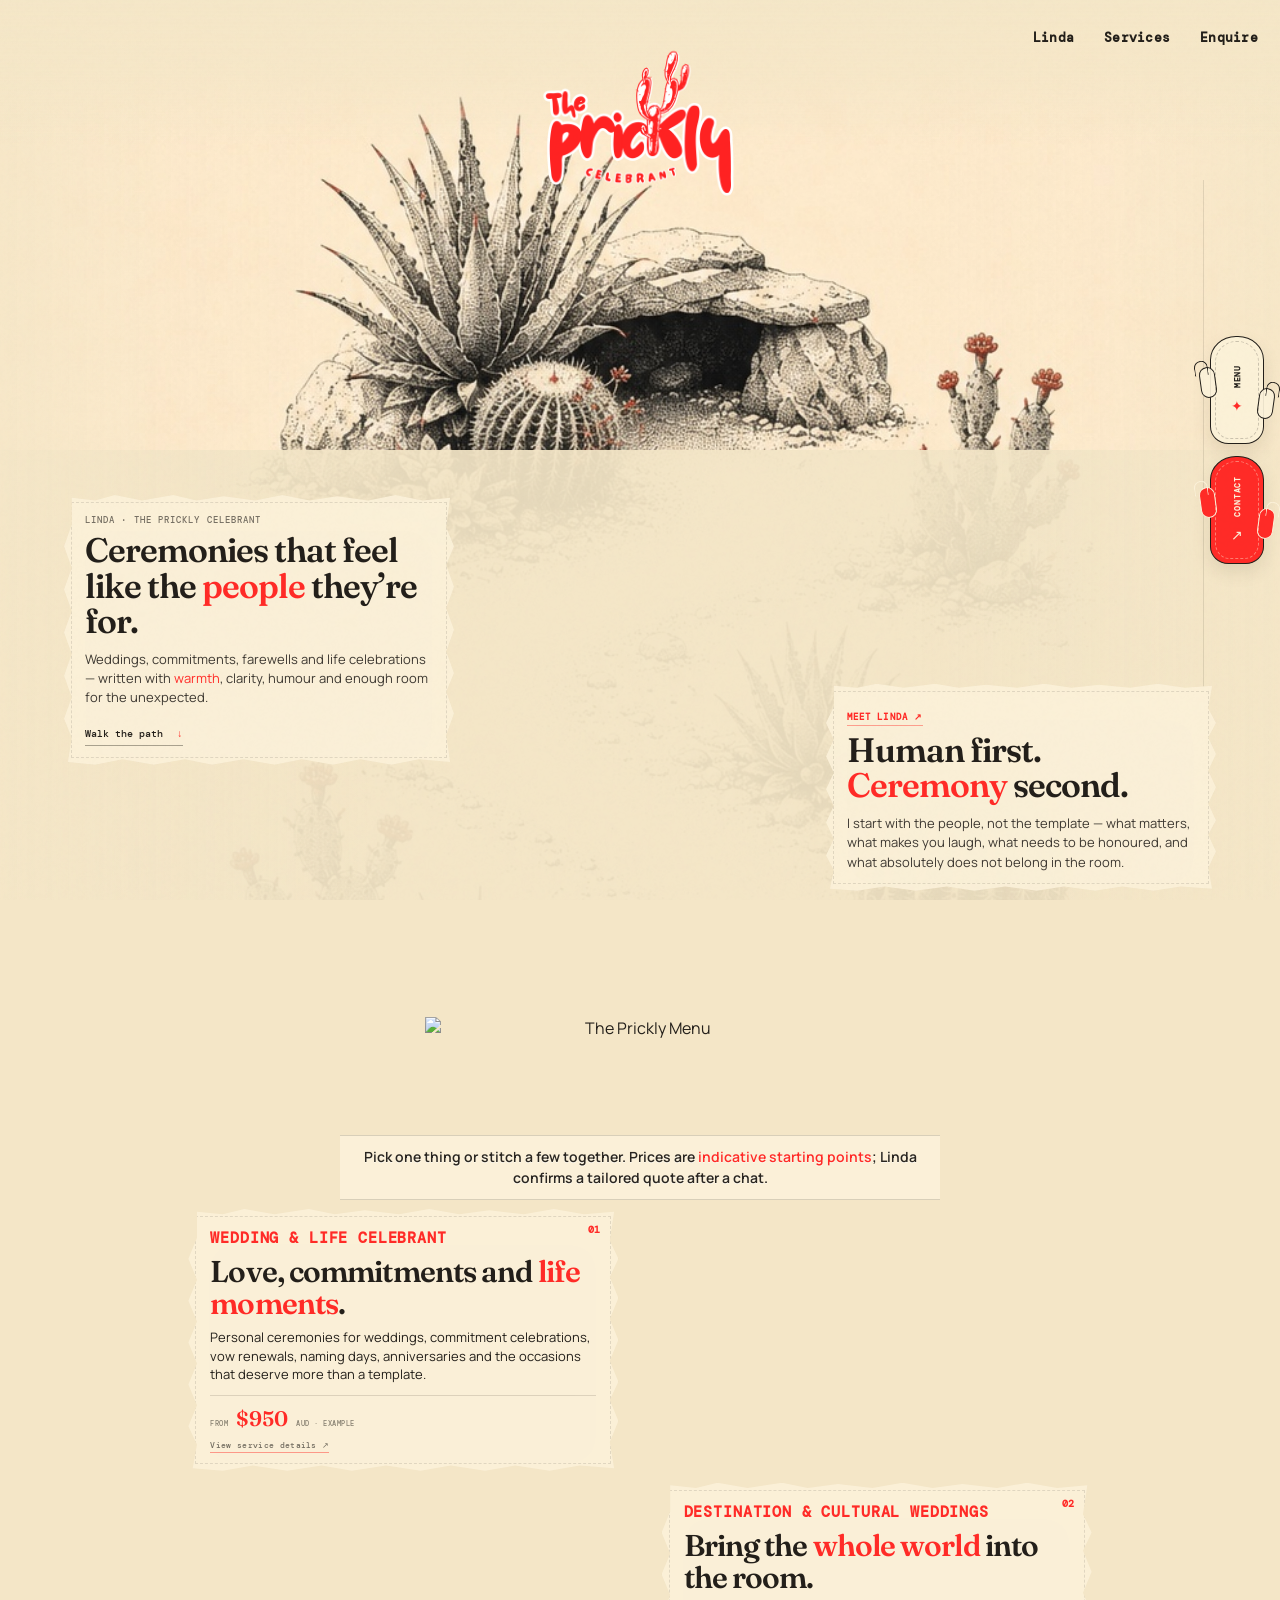
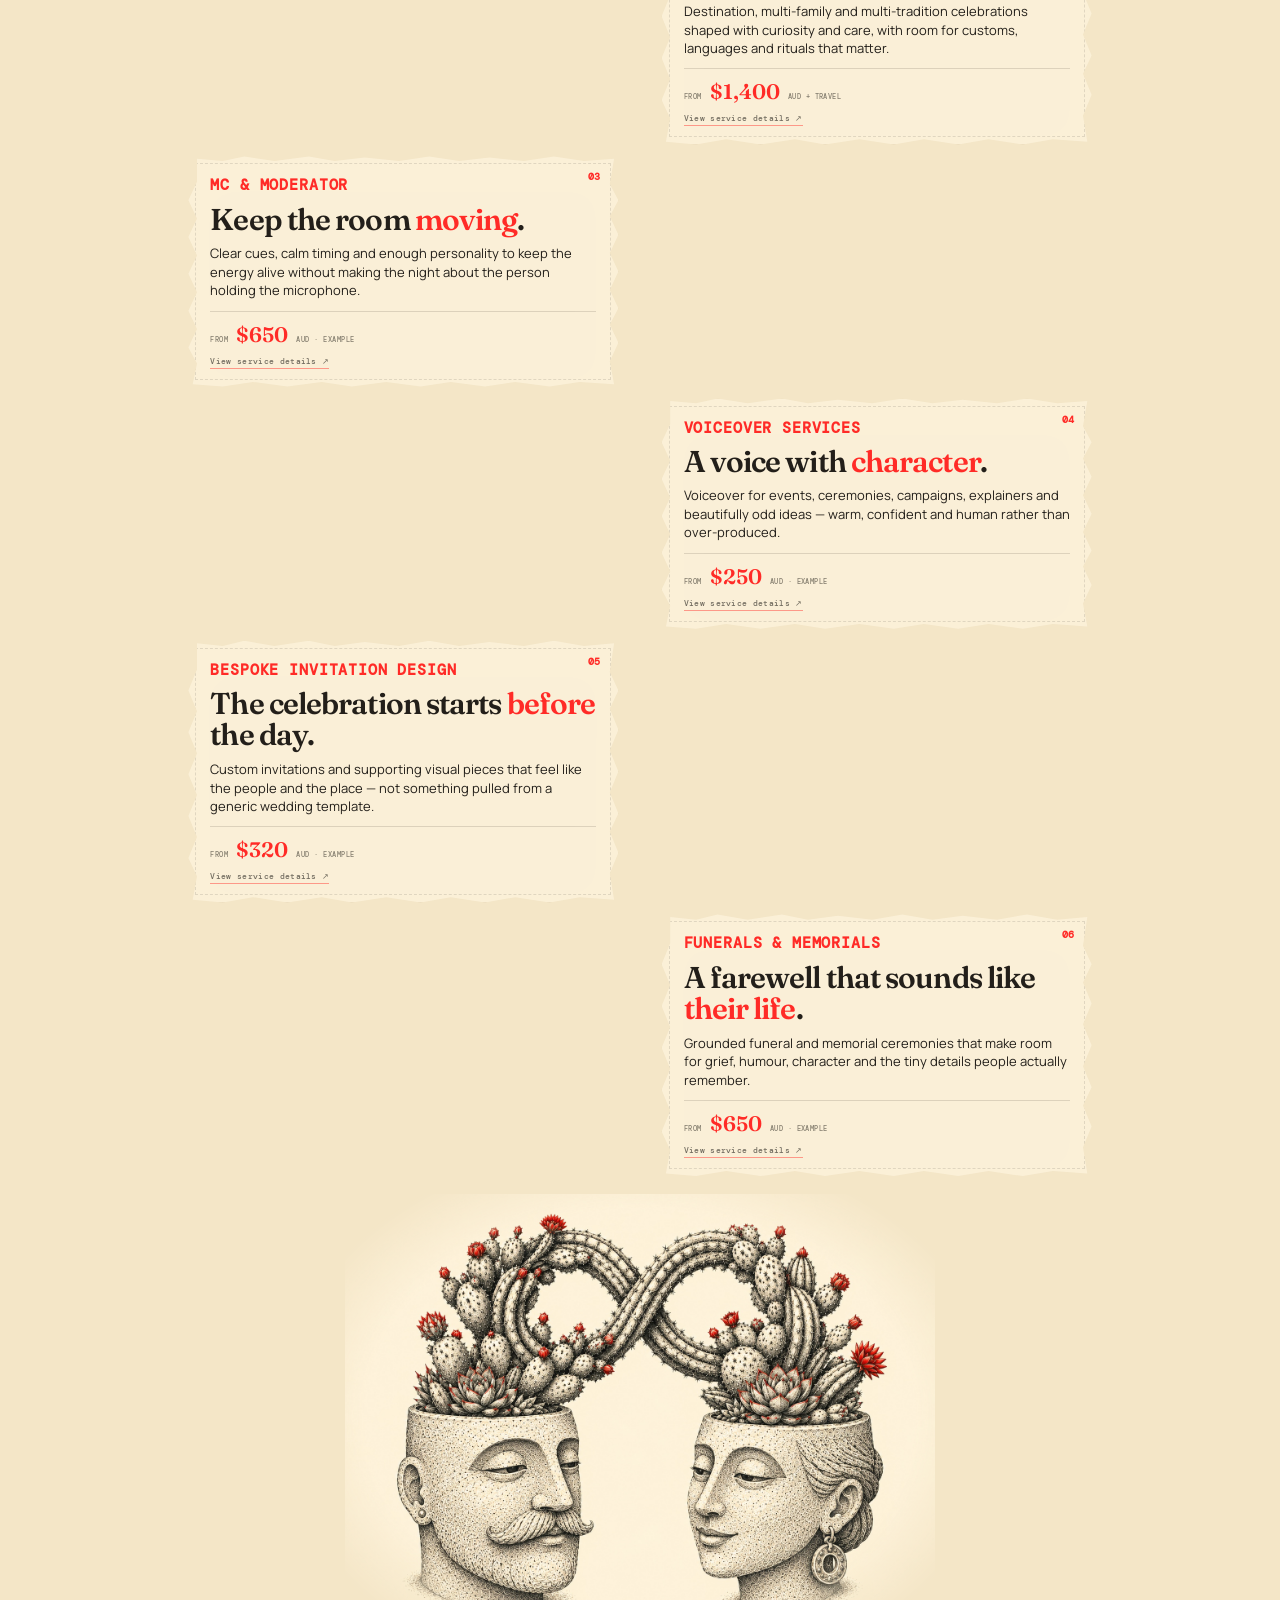
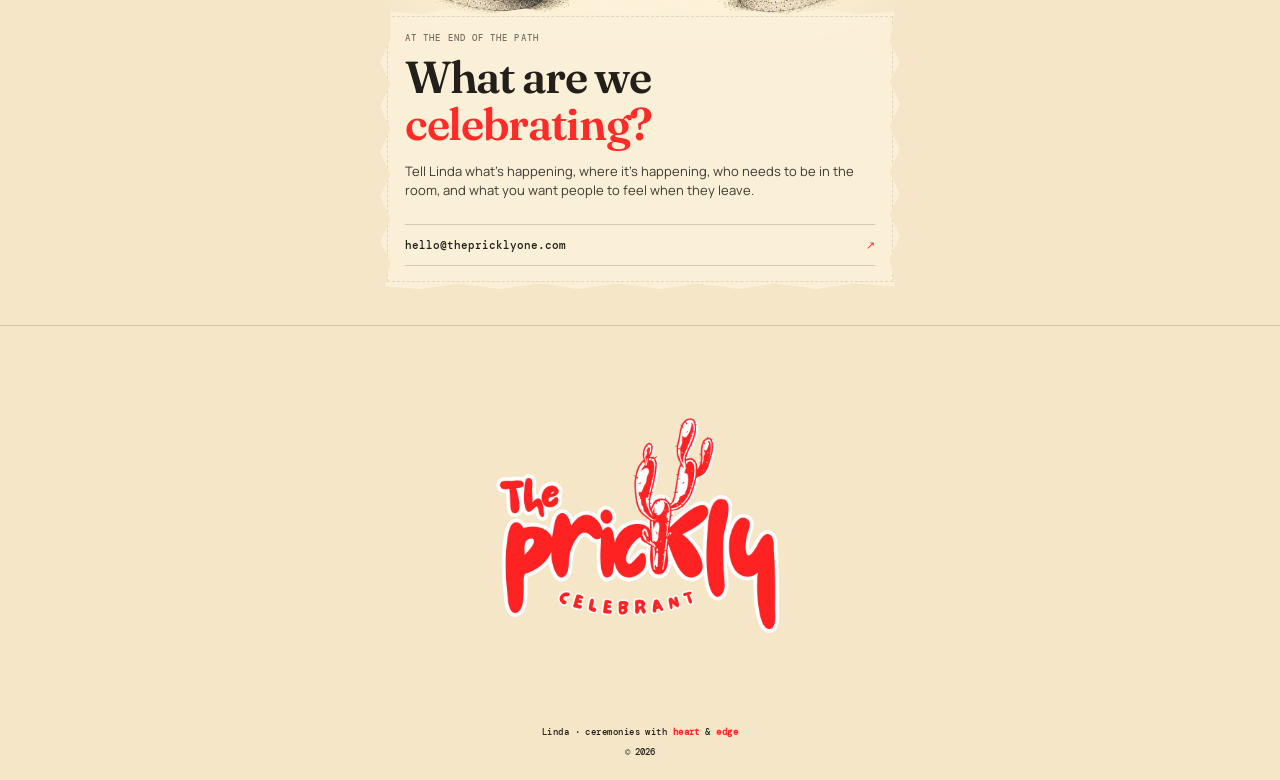
==== index.html @ 444ce2a6 "Wire homepage to consolidated production files" ====
<!doctype html>
<html lang="en-AU">
<head>
  <meta charset="utf-8">
  <meta name="viewport" content="width=device-width,initial-scale=1,viewport-fit=cover">
  <meta name="theme-color" content="#f4e6c7">
  <meta name="description" content="The Prickly Celebrant — Linda creates personal weddings, commitments, farewells, destination celebrations, MC services, voiceover and bespoke invitations.">
  <meta property="og:title" content="The Prickly Celebrant — Linda">
  <meta property="og:description" content="Ceremonies with heart, humour and a little edge.">
  <meta property="og:image" content="assets/02_desert_path.jpeg">
  <title>The Prickly Celebrant — Linda</title>
  <link rel="stylesheet" href="app.css?v=20260818-consolidated">
</head>
<body>
  <div class="grain" aria-hidden="true"></div>

  <header class="site-header">
    <a class="brand" href="#top" aria-label="The Prickly Celebrant home"><img src="assets/10_logo.png" alt="The Prickly Celebrant"></a>
    <nav aria-label="Primary navigation"><a href="linda.html">Linda</a><a href="#services">Services</a><a href="#contact">Enquire</a></nav>
  </header>

  <aside class="floating-actions" aria-label="Quick actions">
    <a class="float-action menu-action" href="#services"><i class="cactus-arm arm-one"></i><i class="cactus-arm arm-two"></i><span>MENU</span><b>✦</b></a>
    <a class="float-action contact-action" href="#contact"><i class="cactus-arm arm-one"></i><i class="cactus-arm arm-two"></i><span>CONTACT</span><b>↗</b></a>
  </aside>

  <main id="top">
    <section class="journey" data-journey>
      <div class="landscape" aria-hidden="true">
        <img class="landscape-image landscape-ghost" src="assets/02_desert_path.jpeg" alt="" data-landscape-ghost fetchpriority="high">
        <div class="landscape-reveal" data-landscape-reveal><img class="landscape-image landscape-full" src="assets/02_desert_path.jpeg" alt="" data-landscape fetchpriority="high"></div>
        <div class="landscape-wash"></div>
        <div class="journey-meter"><span data-meter></span></div>
      </div>

      <div class="journey-content">
        <section class="chapter chapter-intro" id="about" data-chapter>
          <article class="paper intro-paper reveal">
            <p class="kicker">LINDA · THE PRICKLY CELEBRANT</p>
            <h1>Ceremonies that feel like the <span class="accent">people</span> they’re for.</h1>
            <p>Weddings, commitments, farewells and life celebrations — written with <span class="accent">warmth</span>, clarity, humour and enough room for the unexpected.</p>
            <a href="#services" class="quiet-link">Walk the path <span>↓</span></a>
          </article>
        </section>

        <section class="chapter chapter-right about-linda" data-chapter>
          <article class="paper story-paper reveal">
            <a class="kicker linda-profile-link" href="linda.html">MEET LINDA ↗</a>
            <h2>Human first. <span class="accent">Ceremony</span> second.</h2>
            <p>I start with the people, not the template — what matters, what makes you laugh, what needs to be honoured, and what absolutely does not belong in the room.</p>
          </article>
        </section>

        <section class="service-path" id="services" aria-label="Prickly Celebrant services">
          <div class="service-intro reveal">
            <div class="real-menu-lockup"><img src="assets/prickly-menu.svg" alt="The Prickly Menu" class="real-menu-logo"></div>
            <p class="service-intro-copy">Pick one thing or stitch a few together. Prices are <span class="accent">indicative starting points</span>; Linda confirms a tailored quote after a chat.</p>
          </div>

          <div class="service-grid">
            <article class="service-slip reveal" id="service-wedding"><span class="service-index">01</span><p class="service-name">WEDDING & LIFE CELEBRANT</p><h2>Love, commitments and <span class="accent">life moments</span>.</h2><p>Personal ceremonies for weddings, commitment celebrations, vow renewals, naming days, anniversaries and the occasions that deserve more than a template.</p><div class="price"><span>From</span><strong>$950</strong><small>AUD · example</small></div><a class="service-seed" href="#" data-future-link>View service details ↗</a></article>
            <article class="service-slip reveal" id="service-destination"><span class="service-index">02</span><p class="service-name">DESTINATION & CULTURAL WEDDINGS</p><h2>Bring the <span class="accent">whole world</span> into the room.</h2><p>Destination, multi-family and multi-tradition celebrations shaped with curiosity and care, with room for customs, languages and rituals that matter.</p><div class="price"><span>From</span><strong>$1,400</strong><small>AUD + travel</small></div><a class="service-seed" href="#" data-future-link>View service details ↗</a></article>
            <article class="service-slip reveal" id="service-mc"><span class="service-index">03</span><p class="service-name">MC & MODERATOR</p><h2>Keep the room <span class="accent">moving</span>.</h2><p>Clear cues, calm timing and enough personality to keep the energy alive without making the night about the person holding the microphone.</p><div class="price"><span>From</span><strong>$650</strong><small>AUD · example</small></div><a class="service-seed" href="#" data-future-link>View service details ↗</a></article>
            <article class="service-slip reveal" id="service-voice"><span class="service-index">04</span><p class="service-name">VOICEOVER SERVICES</p><h2>A voice with <span class="accent">character</span>.</h2><p>Voiceover for events, ceremonies, campaigns, explainers and beautifully odd ideas — warm, confident and human rather than over-produced.</p><div class="price"><span>From</span><strong>$250</strong><small>AUD · example</small></div><a class="service-seed" href="#" data-future-link>View service details ↗</a></article>
            <article class="service-slip reveal" id="service-invitations"><span class="service-index">05</span><p class="service-name">BESPOKE INVITATION DESIGN</p><h2>The celebration starts <span class="accent">before</span> the day.</h2><p>Custom invitations and supporting visual pieces that feel like the people and the place — not something pulled from a generic wedding template.</p><div class="price"><span>From</span><strong>$320</strong><small>AUD · example</small></div><a class="service-seed" href="#" data-future-link>View service details ↗</a></article>
            <article class="service-slip reveal" id="service-funerals"><span class="service-index">06</span><p class="service-name">FUNERALS & MEMORIALS</p><h2>A farewell that sounds like <span class="accent">their life</span>.</h2><p>Grounded funeral and memorial ceremonies that make room for grief, humour, character and the tiny details people actually remember.</p><div class="price"><span>From</span><strong>$650</strong><small>AUD · example</small></div><a class="service-seed" href="#" data-future-link>View service details ↗</a></article>
          </div>
        </section>

        <section class="chapter chapter-closing" id="contact" data-chapter>
          <figure class="closing-couple reveal" aria-hidden="true"><img src="assets/01_infinity_couple.jpeg" alt=""></figure>
          <article class="paper closing-paper reveal">
            <p class="kicker">AT THE END OF THE PATH</p>
            <h2>What are we <span class="accent">celebrating?</span></h2>
            <p>Tell Linda what’s happening, where it’s happening, who needs to be in the room, and what you want people to feel when they leave.</p>
            <a class="enquire" href="mailto:hello@thepricklyone.com">hello@thepricklyone.com <span>↗</span></a>
          </article>
        </section>
      </div>
    </section>
  </main>

  <footer><img src="assets/10_logo.png" alt="The Prickly Celebrant"><span>Linda · ceremonies with <b>heart</b> & <span class="edge-word">edge</span></span><span>© <span id="year"></span></span></footer>
  <script src="script.js?v=20260818-consolidated"></script>
</body>
</html>
---- app.css ----
@import url('https://fonts.googleapis.com/css2?family=DM+Mono:wght@400;500&family=Fraunces:opsz,wght@9..144,500;9..144,600;9..144,700&family=Manrope:wght@400;500;600&display=swap');

:root{--sand:#f4e6c7;--paper:#fbf1d9;--ink:#231f1a;--red:#ff2b27;--line:rgba(35,31,26,.18);--serif:"Fraunces",Georgia,serif;--sans:"Manrope",Arial,sans-serif;--mono:"DM Mono",monospace}
*{box-sizing:border-box}html{scroll-behavior:smooth;background:var(--sand)}body{margin:0;background:var(--sand);color:var(--ink);font-family:var(--sans);overflow-x:hidden}a{color:inherit;text-decoration:none}img{display:block;max-width:100%}::selection{background:var(--red);color:var(--paper)}
.grain{position:fixed;inset:0;z-index:100;pointer-events:none;opacity:.025;mix-blend-mode:multiply;background-image:url("data:image/svg+xml,%3Csvg viewBox='0 0 160 160' xmlns='http://www.w3.org/2000/svg'%3E%3Cfilter id='n'%3E%3CfeTurbulence type='fractalNoise' baseFrequency='.78' numOctaves='3'/%3E%3C/filter%3E%3Crect width='100%25' height='100%25' filter='url(%23n)' opacity='.5'/%3E%3C/svg%3E")}

/* Header */
.site-header{position:fixed;top:0;left:0;right:0;z-index:70;display:grid;grid-template-columns:1fr auto 1fr;align-items:start;min-height:145px;padding:8px 22px;background:linear-gradient(to bottom,rgba(244,230,199,.97),rgba(244,230,199,.76),transparent);pointer-events:none}.site-header>*{pointer-events:auto}.brand{grid-column:2;justify-self:center;width:242px;height:128px;overflow:visible}.brand img{display:block;width:242px;height:auto;max-width:none;object-fit:contain;object-position:center top}.site-header nav{grid-column:3;justify-self:end;display:flex;gap:30px;padding-top:21px;font:600 13px var(--mono);letter-spacing:.02em}.site-header nav a{padding-bottom:5px;border-bottom:1px solid transparent}.site-header nav a:hover{border-color:var(--red)}

/* Floating cactus controls */
.floating-actions{position:fixed;right:16px;top:50%;z-index:75;display:grid;gap:12px;transform:translateY(-50%)}.float-action{position:relative;width:54px;min-height:108px;border:1.5px solid var(--ink);border-radius:48% 48% 34% 34% / 22% 22% 16% 16%;background:rgba(251,241,217,.93);display:flex;flex-direction:column;align-items:center;justify-content:center;gap:9px;box-shadow:0 8px 18px rgba(49,38,24,.10);backdrop-filter:blur(5px);overflow:visible}.float-action::before{content:"";position:absolute;inset:4px;border:1px dashed rgba(35,31,26,.22);border-radius:inherit;pointer-events:none}.contact-action{background:var(--red);color:var(--paper)}.contact-action::before{border-color:rgba(251,241,217,.42)}.float-action span{writing-mode:vertical-rl;transform:rotate(180deg);font:600 8px var(--mono);letter-spacing:.1em}.float-action b{font:500 14px var(--mono);color:var(--red)}.contact-action b{color:var(--paper)}.cactus-arm{position:absolute;width:16px;height:31px;border:1.5px solid currentColor;border-radius:12px;background:inherit;z-index:-1}.cactus-arm::after{content:"";position:absolute;width:12px;height:14px;border:1.5px solid currentColor;border-bottom:0;border-radius:10px 10px 0 0;top:-8px}.arm-one{left:-11px;top:30px;transform:rotate(-8deg)}.arm-one::after{left:-5px}.arm-two{right:-11px;top:51px;transform:rotate(8deg)}.arm-two::after{right:-5px}

/* Scroll landscape */
.journey{position:relative;background:var(--sand);min-height:0}.landscape{position:sticky;top:0;height:100vh;overflow:hidden;z-index:0;background:var(--sand)}.landscape-image{position:absolute;left:50%;top:0;height:220vh;width:auto;max-width:none;transform:translate3d(-50%,0,0);will-change:transform}.landscape-ghost{opacity:.07;filter:grayscale(.2) contrast(.95)}.landscape-reveal{position:absolute;inset:0;overflow:hidden;clip-path:inset(0 0 50% 0);will-change:clip-path}.landscape-full{filter:saturate(.99) contrast(1.01)}.landscape-wash{position:absolute;inset:0;pointer-events:none;background:linear-gradient(90deg,rgba(244,230,199,.78) 0%,rgba(244,230,199,.09) 13%,transparent 29%,transparent 71%,rgba(244,230,199,.09) 87%,rgba(244,230,199,.78) 100%)}.journey-meter{position:absolute;right:76px;top:20vh;width:1px;height:60vh;background:rgba(35,31,26,.11)}.journey-meter span{display:block;width:100%;height:0;background:var(--red)}.journey-content{position:relative;z-index:8;margin-top:-100vh}

/* Cards */
.chapter{position:relative;display:flex;align-items:center;padding:7vh max(24px,5vw)}.chapter-right{justify-content:flex-end}.chapter-intro{min-height:82vh;padding:55vh 5vw 0;align-items:flex-start}.about-linda{min-height:26vh;margin-top:-9vh;padding:0 5vw 1vh;align-items:flex-start;justify-content:flex-end}.paper{position:relative;background:rgba(251,241,217,.95);border:0;filter:drop-shadow(0 13px 22px rgba(49,38,24,.08));clip-path:polygon(2% 1%,8% 2%,13% 0,20% 2%,28% 0,34% 2%,41% .5%,49% 2%,56% 0,63% 2%,70% .5%,78% 2%,85% 0,92% 2%,99% 1%,98% 12%,100% 19%,98% 26%,100% 34%,98% 42%,100% 50%,98% 58%,100% 66%,98% 73%,100% 81%,98% 89%,99% 99%,91% 98%,84% 100%,76% 98%,69% 100%,61% 98%,54% 100%,46% 98%,38% 100%,31% 98%,23% 100%,15% 98%,8% 100%,1% 99%,2% 90%,0 83%,2% 75%,0 67%,2% 59%,0 51%,2% 43%,0 35%,2% 27%,0 19%,2% 11%);backdrop-filter:blur(5px)}.paper::after{content:"";position:absolute;inset:7px;border:1px dashed rgba(35,31,26,.12);pointer-events:none}.intro-paper,.story-paper{width:390px;max-width:39vw;padding:19px 21px;margin:0}.intro-paper h1,.story-paper h2{font:600 clamp(27px,2.65vw,36px)/1.05 var(--serif);letter-spacing:-.03em;margin:7px 0 10px}.paper p:not(.kicker){font-size:13px;line-height:1.48;margin:0;color:rgba(35,31,26,.88)}.kicker{font:500 9px/1.35 var(--mono);letter-spacing:.12em;text-transform:uppercase;color:rgba(35,31,26,.62);margin:0}.accent{color:var(--red)}.quiet-link{display:inline-flex;align-items:center;gap:14px;margin-top:19px;font:500 10px var(--mono);border-bottom:1px solid rgba(35,31,26,.38);padding-bottom:5px}.quiet-link span{color:var(--red)}.linda-profile-link{display:inline-block;color:var(--red);font-weight:600;border-bottom:1px solid rgba(255,43,39,.42);padding-bottom:2px}

/* Prickly menu and services */
.service-path{position:relative;z-index:10;padding:0 max(18px,4vw) 1vh;max-width:1240px;margin:0 auto}.service-intro{position:relative;width:min(650px,84vw);margin:0 auto 1vh;text-align:center;z-index:16}.real-menu-lockup{position:relative;width:min(620px,84vw);height:220px;margin:0 auto;display:flex;align-items:center;justify-content:center}.real-menu-logo{display:block;visibility:visible;opacity:1;width:min(430px,53vw);height:auto;max-height:215px;object-fit:contain}.service-intro-copy{max-width:610px;margin:-3px auto 0;padding:8px 14px;background:rgba(251,241,217,.86);border-top:1px solid rgba(35,31,26,.16);border-bottom:1px solid rgba(35,31,26,.16);font-size:13px;line-height:1.55;font-weight:620;color:rgba(35,31,26,.97)}.service-grid{display:flex;flex-direction:column;gap:12px;width:100%;max-width:980px;margin:0 auto;padding:0 3vw}.service-slip{position:relative;width:min(430px,43vw);padding:18px 20px 16px;margin:0;background:rgba(251,241,217,.95);filter:drop-shadow(0 14px 22px rgba(49,38,24,.09));clip-path:polygon(2% 1%,8% 2%,13% 0,20% 2%,28% 0,34% 2%,41% .5%,49% 2%,56% 0,63% 2%,70% .5%,78% 2%,85% 0,92% 2%,99% 1%,98% 12%,100% 19%,98% 26%,100% 34%,98% 42%,100% 50%,98% 58%,100% 66%,98% 73%,100% 81%,98% 89%,99% 99%,91% 98%,84% 100%,76% 98%,69% 100%,61% 98%,54% 100%,46% 98%,38% 100%,31% 98%,23% 100%,15% 98%,8% 100%,1% 99%,2% 90%,0 83%,2% 75%,0 67%,2% 59%,0 51%,2% 43%,0 35%,2% 27%,0 19%,2% 11%);transition:opacity .65s ease,transform .65s cubic-bezier(.2,.75,.25,1)}.service-slip:nth-of-type(odd){align-self:flex-start}.service-slip:nth-of-type(even){align-self:flex-end}.service-slip::after{content:"";position:absolute;inset:7px;border:1px dashed rgba(35,31,26,.12);pointer-events:none}.service-index{position:absolute;right:18px;top:14px;font:600 10px var(--mono);color:var(--red)}.service-name{font:600 clamp(12px,1.15vw,16px)/1.25 var(--mono);letter-spacing:.055em;color:var(--red);margin:0 45px 8px 0}.service-slip h2{font:600 clamp(24px,2.35vw,32px)/1.05 var(--serif);letter-spacing:-.03em;margin:6px 0 9px;max-width:420px}.service-slip>p:not(.service-name){font-size:13px;line-height:1.42;margin:0;max-width:440px}.price{display:flex;align-items:baseline;gap:8px;margin-top:11px;padding-top:9px;border-top:1px solid rgba(35,31,26,.14)}.price span,.price small{font:500 7px var(--mono);text-transform:uppercase;letter-spacing:.07em;color:rgba(35,31,26,.55)}.price strong{font:600 20px var(--serif);color:var(--red)}.service-seed{display:inline-block;margin-top:8px;font:500 8px var(--mono);letter-spacing:.04em;color:rgba(35,31,26,.64);border-bottom:1px solid rgba(255,43,39,.45);padding-bottom:2px;pointer-events:none}.service-slip.reveal:not(.visible){opacity:0;transform:translate3d(-48px,22px,0) rotate(-1deg)}.service-slip:nth-of-type(even).reveal:not(.visible){transform:translate3d(48px,22px,0) rotate(1deg)}.service-slip.visible{opacity:1;transform:none}

/* Closing */
.chapter-closing{min-height:62vh;padding:3vh max(24px,5vw) 4vh;display:flex;flex-direction:column;justify-content:flex-end;align-items:center}.closing-couple{width:min(560px,54vw);margin:0 auto -20px;position:relative;z-index:5;pointer-events:none}.closing-couple img{width:100%;mix-blend-mode:multiply;-webkit-mask-image:radial-gradient(ellipse at center,#000 50%,rgba(0,0,0,.98) 66%,transparent 88%);mask-image:radial-gradient(ellipse at center,#000 50%,rgba(0,0,0,.98) 66%,transparent 88%)}.closing-paper{z-index:8;margin:0 auto;width:min(510px,49vw);padding:22px 24px}.closing-paper h2{font:600 clamp(31px,3.5vw,46px)/1.06 var(--serif);letter-spacing:-.03em;margin:9px 0 14px}.enquire{display:flex;justify-content:space-between;gap:25px;margin-top:24px;padding:13px 0;border-top:1px solid var(--line);border-bottom:1px solid var(--line);font:500 11px var(--mono)}.enquire span{color:var(--red)}

/* Footer */
footer{display:flex;flex-direction:column;justify-content:center;align-items:center;gap:6px;padding:30px 20px 24px;border-top:1px solid var(--line);background:var(--sand);text-align:center;font:500 8px var(--mono)}footer img{width:340px;height:auto;max-width:58vw;object-fit:contain;object-position:center}footer span:nth-child(2){font-size:9px;letter-spacing:.05em}footer b,footer .edge-word{color:var(--red);font-weight:600}

/* Linda profile */
.profile-shell{min-height:100vh;padding:150px 7vw 80px;display:grid;grid-template-columns:minmax(280px,.8fr) minmax(320px,1.1fr);gap:7vw;align-items:center;background:linear-gradient(rgba(244,230,199,.82),rgba(244,230,199,.82)),url('assets/02_desert_path.jpeg') center/cover fixed}.profile-art{position:relative}.profile-art img{width:100%;mix-blend-mode:multiply;filter:contrast(1.03);-webkit-mask-image:radial-gradient(ellipse at center,#000 48%,rgba(0,0,0,.98) 68%,transparent 92%);mask-image:radial-gradient(ellipse at center,#000 48%,rgba(0,0,0,.98) 68%,transparent 92%)}.profile-copy{background:rgba(251,241,217,.94);border:1px solid rgba(35,31,26,.22);padding:34px;box-shadow:0 16px 34px rgba(49,38,24,.08)}.profile-copy h1{font:600 clamp(42px,6vw,76px)/.96 var(--serif);letter-spacing:-.04em;margin:10px 0 20px}.profile-copy p{font-size:16px;line-height:1.65}.back-link{display:inline-block;margin-top:20px;font:600 10px var(--mono);border-bottom:1px solid var(--red);padding-bottom:4px}.profile-logo{position:fixed;left:24px;top:14px;width:280px;z-index:10}.profile-nav{position:fixed;right:28px;top:30px;z-index:10;font:600 12px var(--mono)}.profile-nav a{margin-left:20px}

.reveal{opacity:0;transform:translateY(15px);transition:opacity .6s ease,transform .6s ease}.reveal.visible{opacity:1;transform:none}

@media(max-width:980px){.site-header{min-height:136px;padding:8px 18px}.brand{width:224px;height:118px}.brand img{width:224px}.site-header nav{font-size:12px;padding-top:22px}.landscape-image{height:214vh}.journey-meter{right:70px}.chapter-intro{min-height:80vh;padding-top:54vh}.about-linda{min-height:25vh;margin-top:-8vh}.intro-paper,.story-paper{width:360px;max-width:42vw}.real-menu-lockup{height:210px}.real-menu-logo{width:min(400px,54vw)}.service-grid{max-width:900px;padding:0 4vw}.service-slip{width:min(390px,42vw)}.closing-couple{width:min(610px,70vw)}.closing-paper{width:min(500px,58vw)}}

@media(max-width:720px){.site-header{min-height:116px;padding:7px 10px}.brand{width:190px;height:102px}.brand img{width:190px}.site-header nav{font-size:10px;gap:12px;padding-top:17px}.site-header nav a:first-child{display:none}.floating-actions{right:8px}.float-action{width:45px;min-height:92px}.cactus-arm{width:13px;height:25px}.arm-one{left:-8px}.arm-two{right:-8px}.journey-meter{display:none}.landscape-image{height:205vh}.landscape-wash{background:linear-gradient(90deg,rgba(244,230,199,.30),transparent 15%,transparent 85%,rgba(244,230,199,.30))}.chapter-intro{min-height:78vh;padding:51vh 16px 0}.about-linda{min-height:24vh;margin-top:-5vh;padding:0 16px 1vh;justify-content:center}.intro-paper,.story-paper{width:min(84vw,370px);max-width:none;padding:18px 19px}.intro-paper h1,.story-paper h2{font-size:clamp(25px,7vw,33px)}.service-path{padding:0 14px 3vh}.real-menu-lockup{height:180px;width:94vw}.real-menu-logo{width:min(340px,72vw)}.service-intro-copy{width:min(88vw,520px);font-size:12px}.service-grid{padding:0 7vw;gap:10px}.service-slip{width:min(82vw,390px)}.closing-couple{width:min(82vw,500px)}.closing-paper{width:min(84vw,470px)}footer img{width:280px;max-width:74vw}.profile-logo{width:210px;left:10px;top:8px}.profile-nav{right:12px;top:24px;font-size:10px}.profile-nav a:first-child{display:none}.profile-shell{grid-template-columns:1fr;padding:125px 18px 50px;gap:24px}.profile-art{max-width:420px;margin:0 auto}.profile-copy{padding:24px}}

@media(prefers-reduced-motion:reduce){html{scroll-behavior:auto}.reveal{opacity:1;transform:none;transition:none}.landscape-image{will-change:auto}.landscape-reveal{clip-path:none!important}}
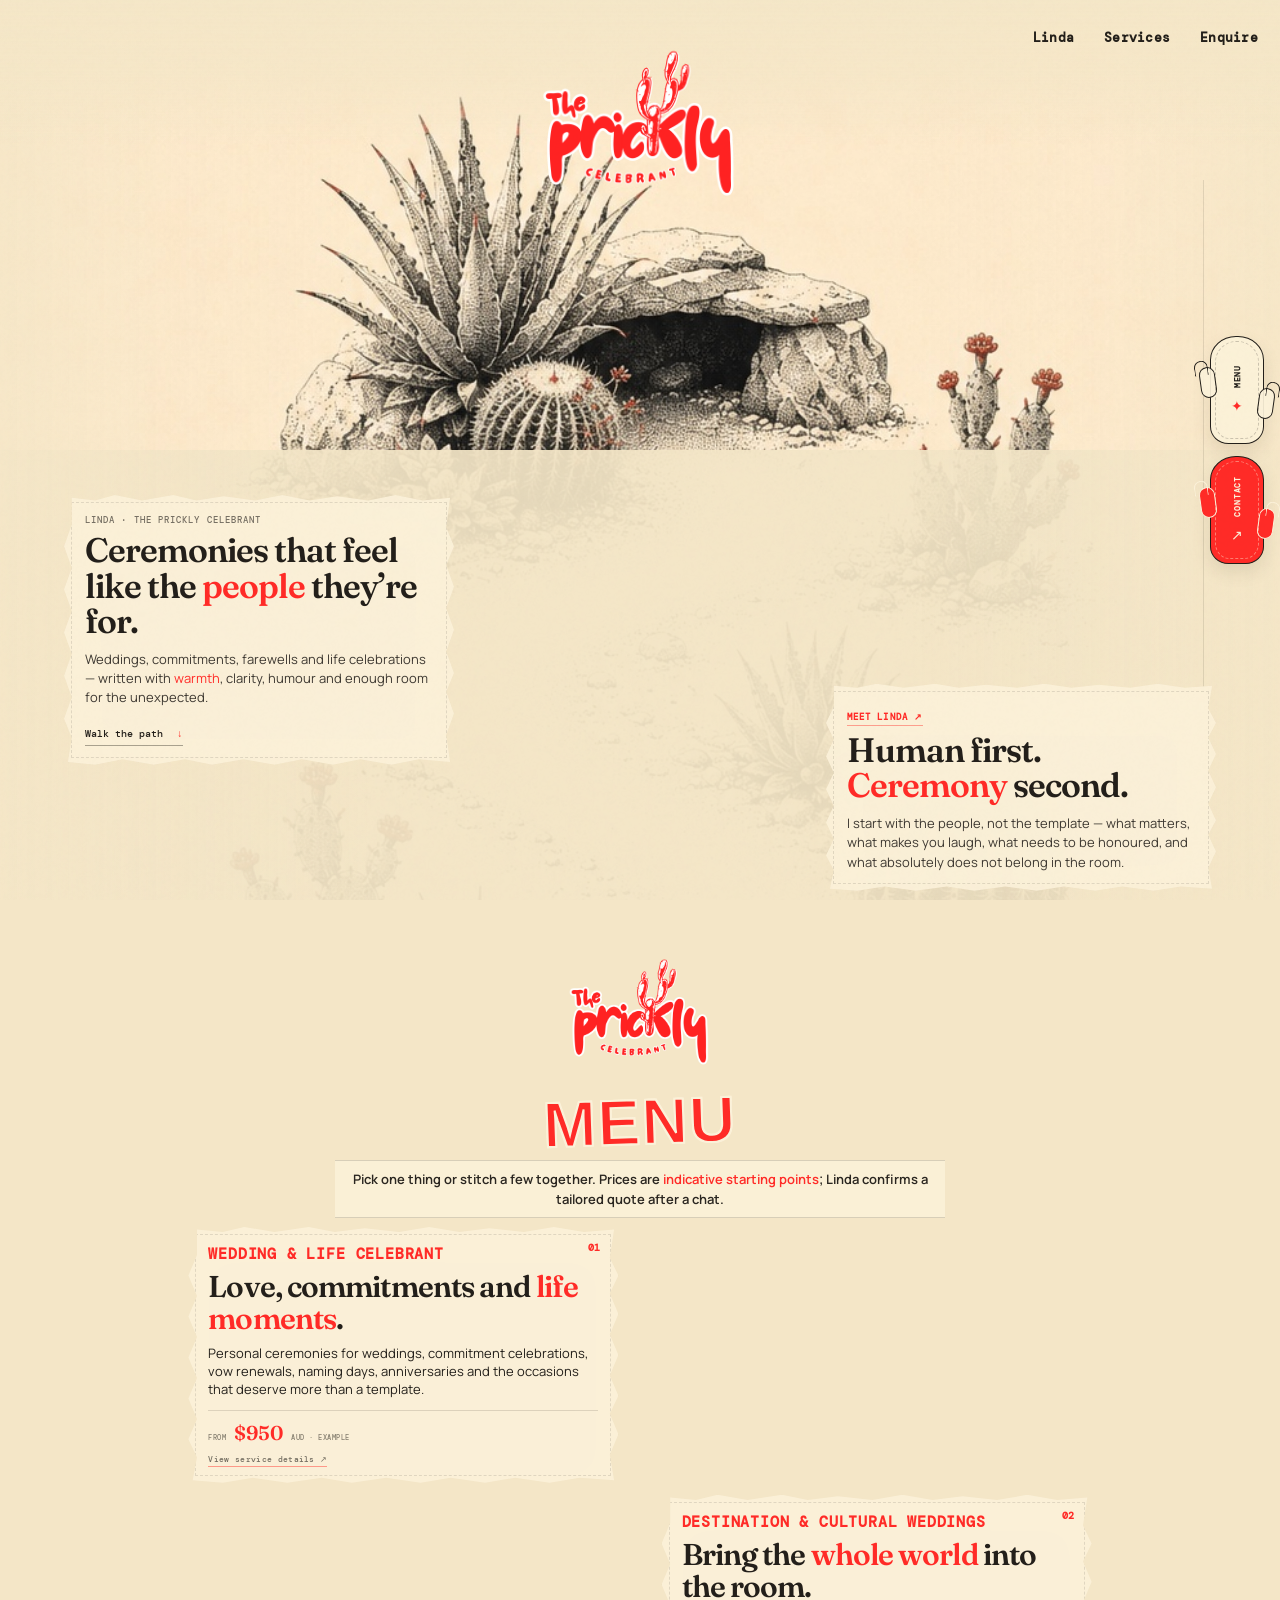
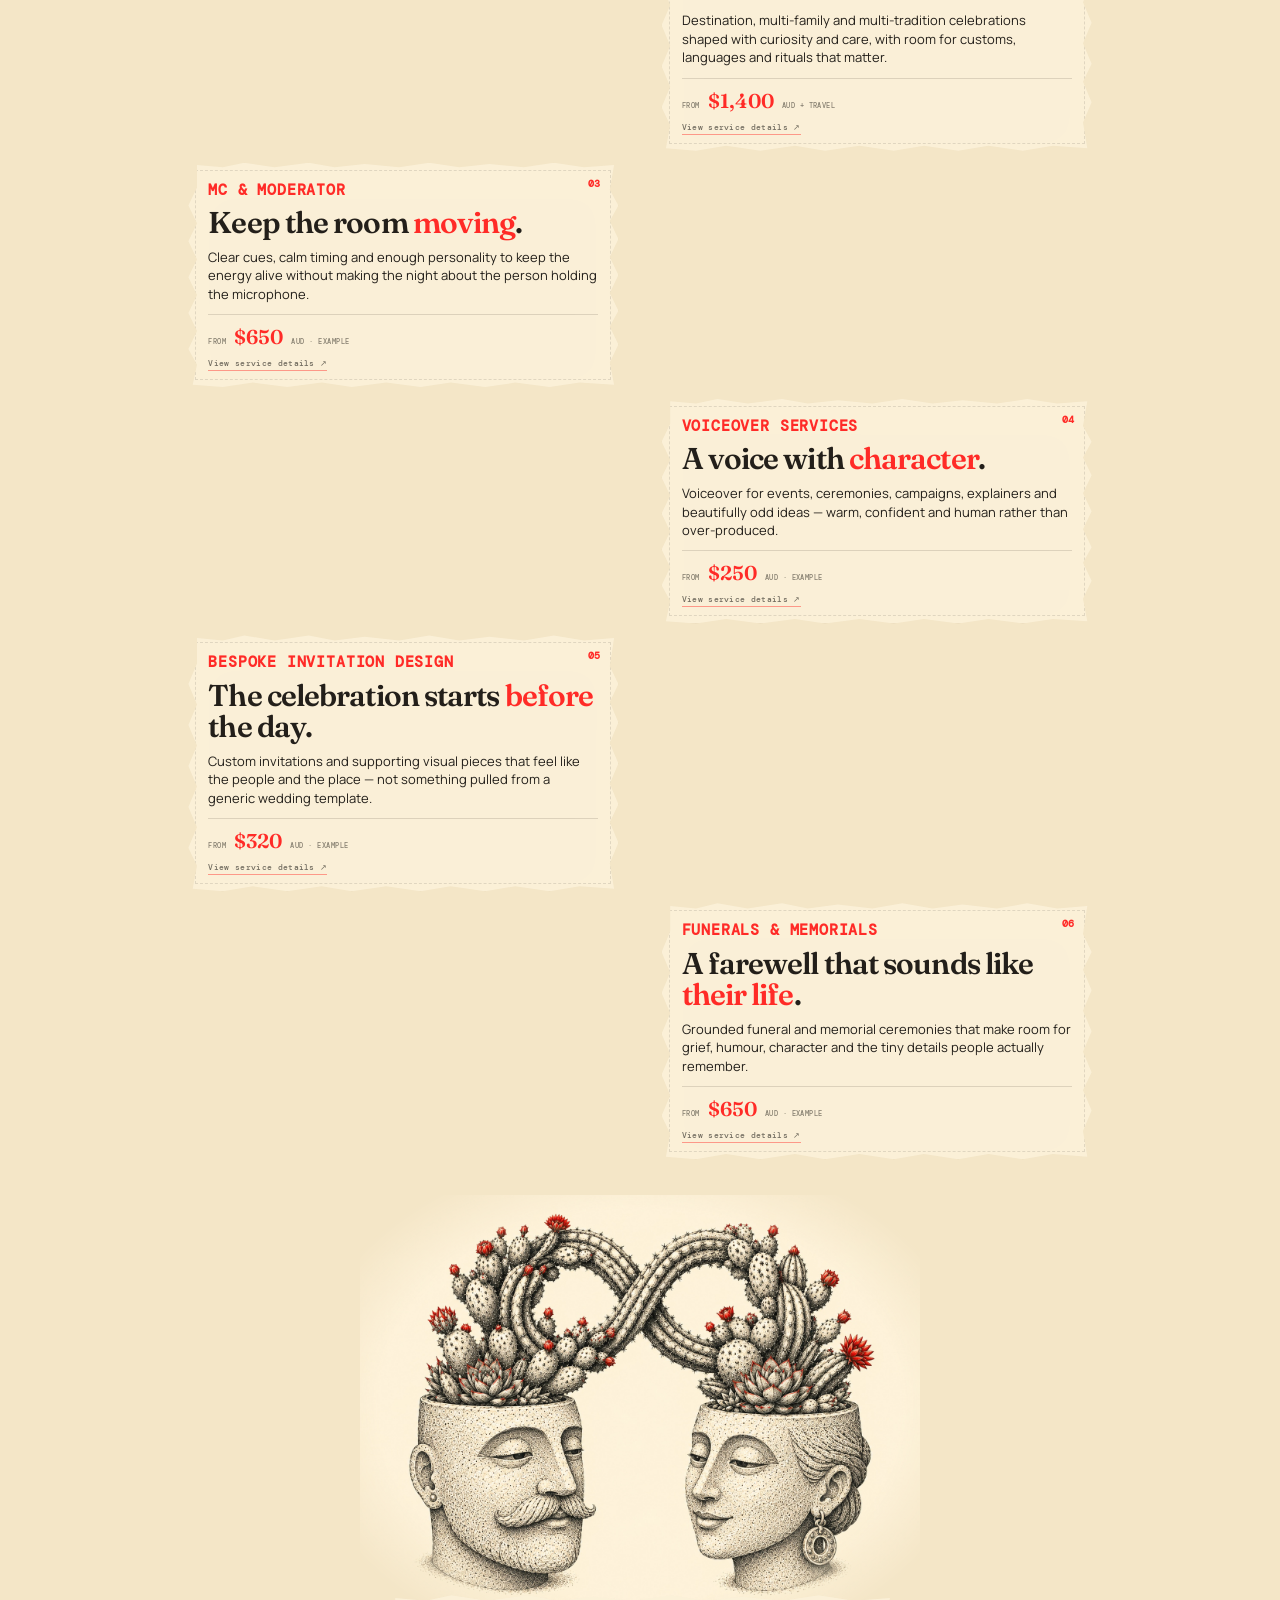
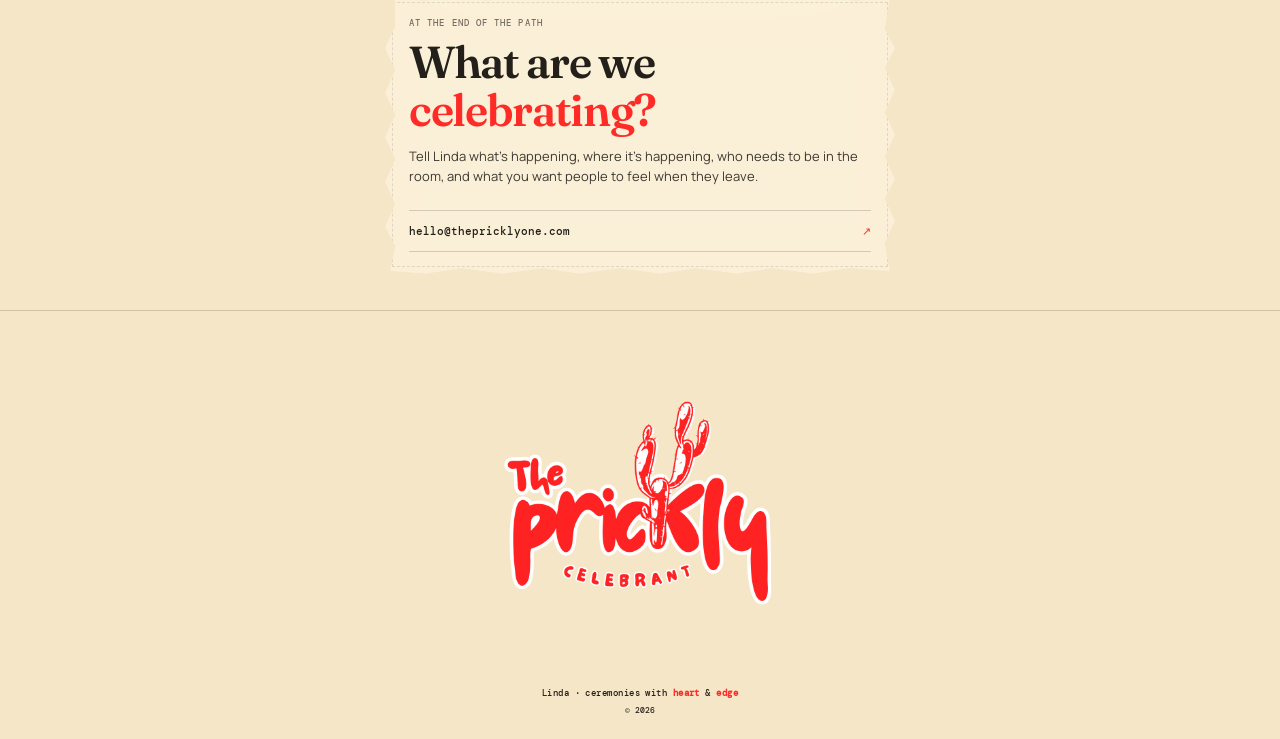
==== commit e97d2473: "Fix Prickly Menu lockup for Safari and iPad" ====
--- a/index.html
+++ b/index.html
@@ -9,7 +9,7 @@
   <meta property="og:description" content="Ceremonies with heart, humour and a little edge.">
   <meta property="og:image" content="assets/02_desert_path.jpeg">
   <title>The Prickly Celebrant — Linda</title>
-  <link rel="stylesheet" href="app.css?v=20260818-consolidated">
+  <link rel="stylesheet" href="app.css?v=20260818-menu-fixed">
 </head>
 <body>
   <div class="grain" aria-hidden="true"></div>
@@ -53,7 +53,10 @@
 
         <section class="service-path" id="services" aria-label="Prickly Celebrant services">
           <div class="service-intro reveal">
-            <div class="real-menu-lockup"><img src="assets/prickly-menu.svg" alt="The Prickly Menu" class="real-menu-logo"></div>
+            <div class="real-menu-lockup" aria-label="The Prickly Menu" style="height:245px;display:flex;flex-direction:column;align-items:center;justify-content:center;gap:0;">
+              <img src="assets/10_logo.png?v=20260818-menu" alt="The Prickly" class="real-menu-logo" style="width:min(420px,52vw);max-height:176px;object-fit:contain;margin:0 auto;">
+              <span aria-hidden="true" style="display:block;margin-top:-10px;color:#ff2b27;font-family:'Marker Felt','Chalkboard SE','Arial Rounded MT Bold',sans-serif;font-size:clamp(42px,5vw,64px);font-weight:900;line-height:.9;letter-spacing:.02em;transform:rotate(-2deg);-webkit-text-stroke:2px #fbf1d9;text-shadow:1px 1px 0 #fbf1d9,-1px 1px 0 #fbf1d9,1px -1px 0 #fbf1d9,-1px -1px 0 #fbf1d9;">MENU</span>
+            </div>
             <p class="service-intro-copy">Pick one thing or stitch a few together. Prices are <span class="accent">indicative starting points</span>; Linda confirms a tailored quote after a chat.</p>
           </div>
 
@@ -81,6 +84,6 @@
   </main>
 
   <footer><img src="assets/10_logo.png" alt="The Prickly Celebrant"><span>Linda · ceremonies with <b>heart</b> & <span class="edge-word">edge</span></span><span>© <span id="year"></span></span></footer>
-  <script src="script.js?v=20260818-consolidated"></script>
+  <script src="script.js?v=20260818-menu-fixed"></script>
 </body>
 </html>
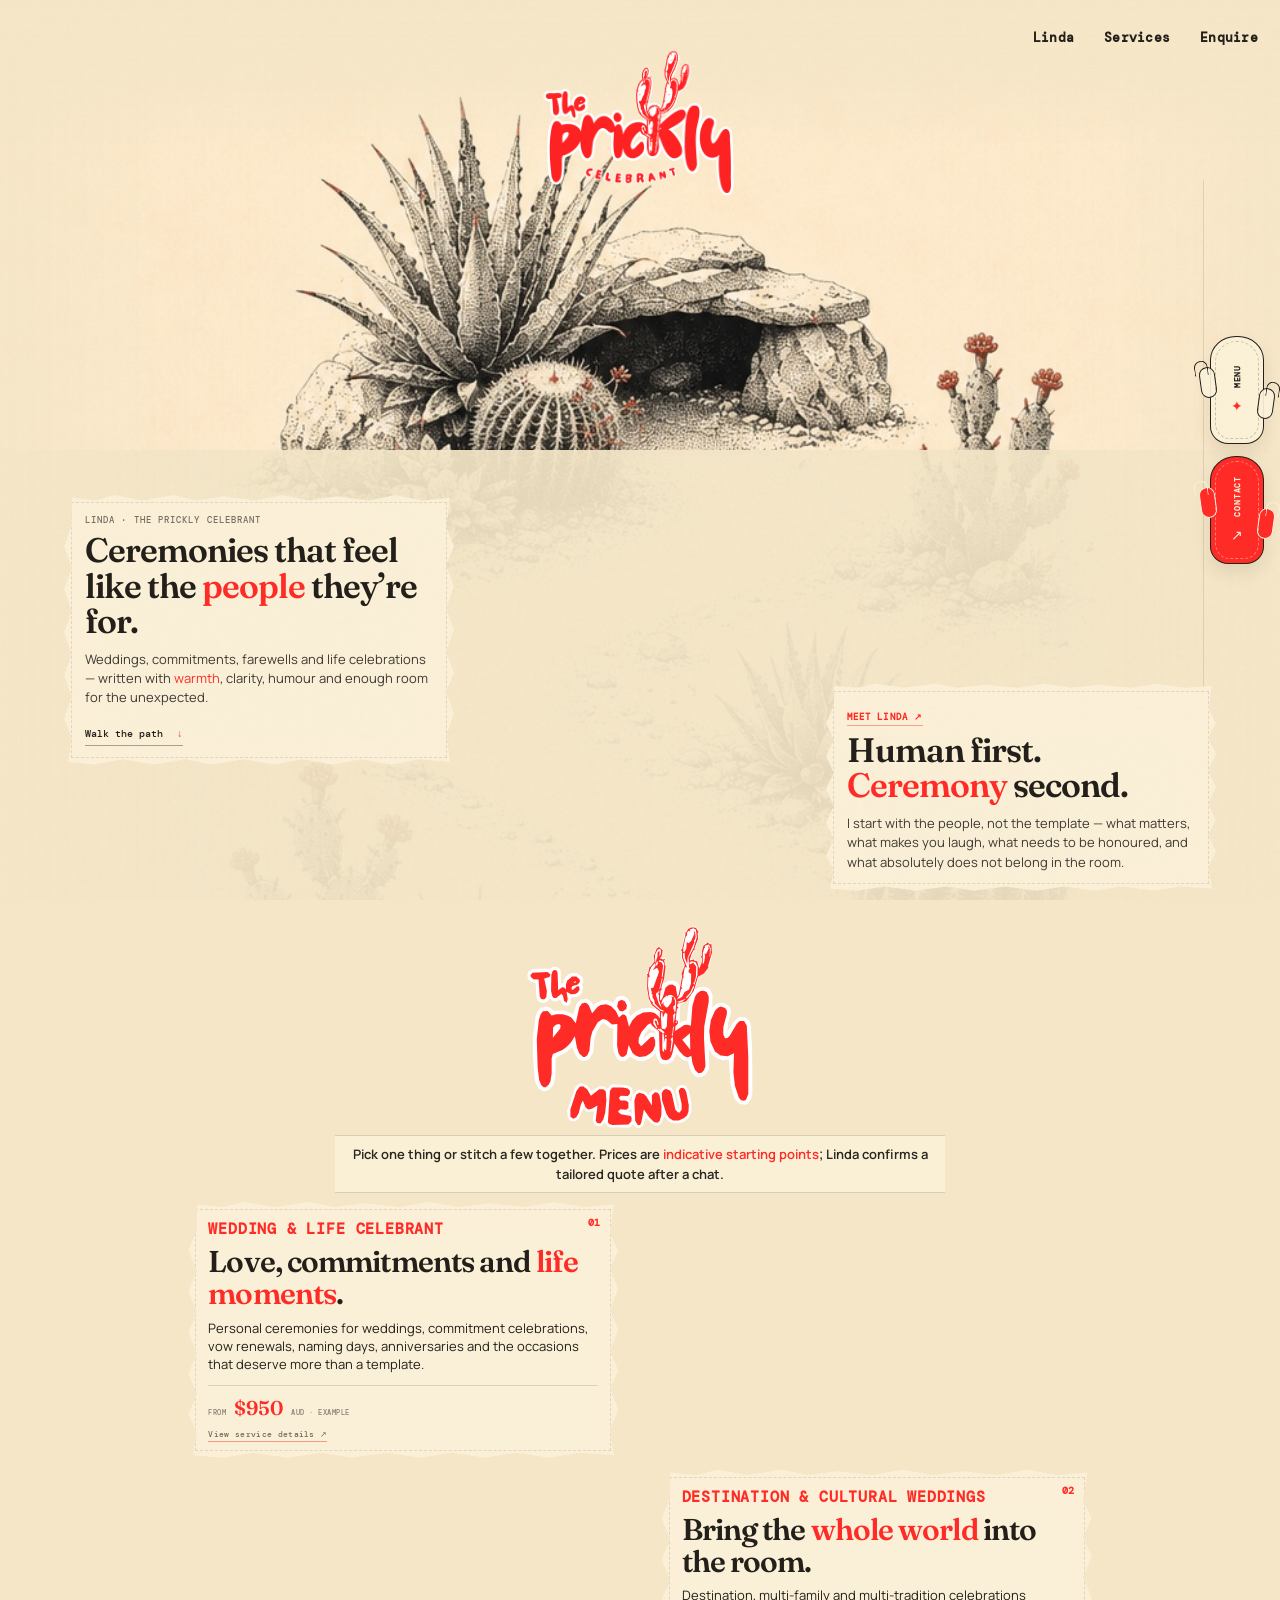
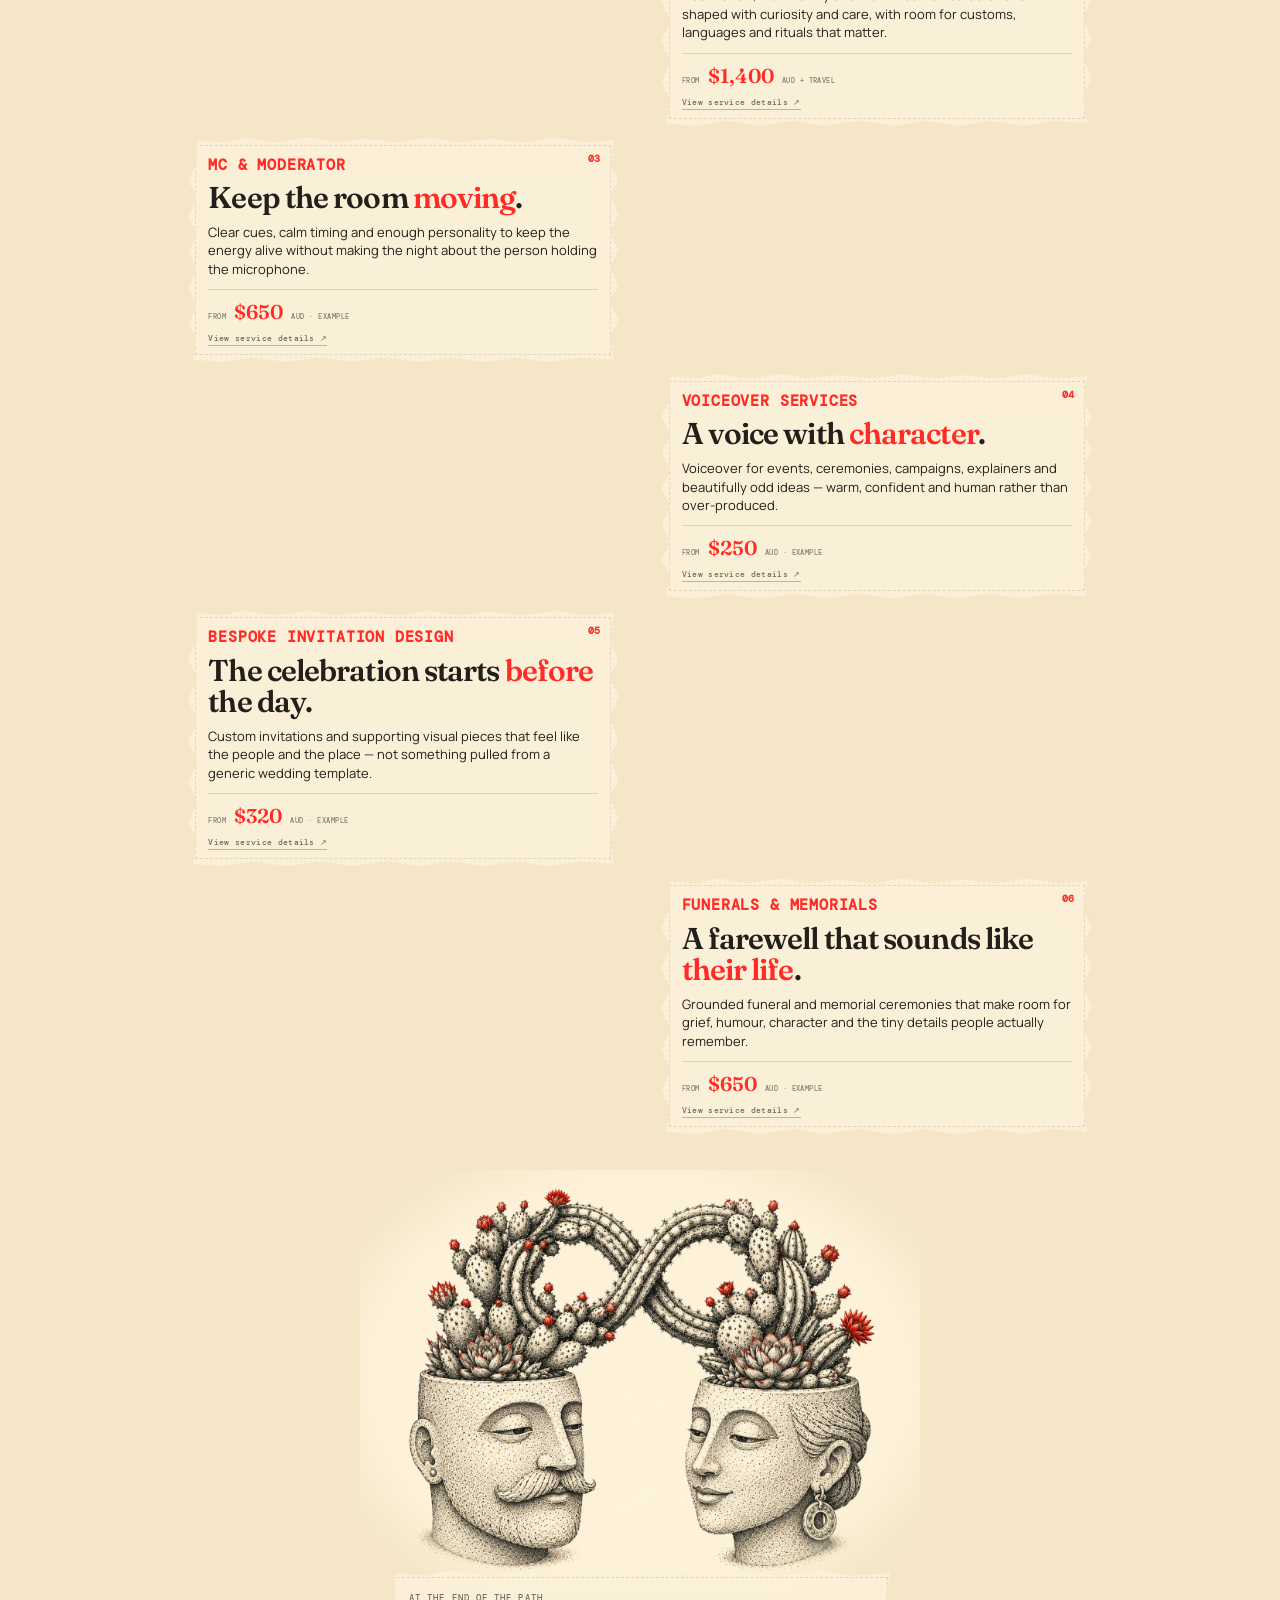
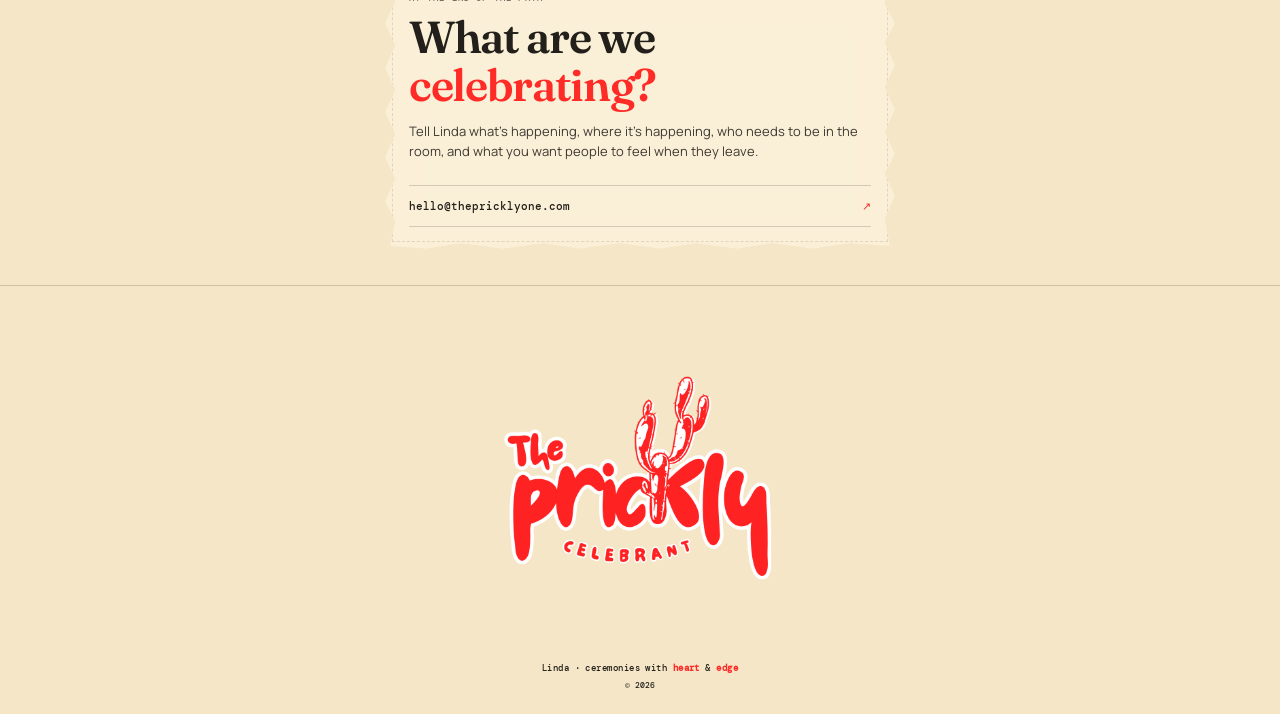
==== commit c83aab86: "Use exact Prickly Menu asset" ====
--- a/index.html
+++ b/index.html
@@ -9,7 +9,7 @@
   <meta property="og:description" content="Ceremonies with heart, humour and a little edge.">
   <meta property="og:image" content="assets/02_desert_path.jpeg">
   <title>The Prickly Celebrant — Linda</title>
-  <link rel="stylesheet" href="app.css?v=20260818-menu-fixed">
+  <link rel="stylesheet" href="app.css?v=20260818-exact-menu">
 </head>
 <body>
   <div class="grain" aria-hidden="true"></div>
@@ -53,9 +53,8 @@
 
         <section class="service-path" id="services" aria-label="Prickly Celebrant services">
           <div class="service-intro reveal">
-            <div class="real-menu-lockup" aria-label="The Prickly Menu" style="height:245px;display:flex;flex-direction:column;align-items:center;justify-content:center;gap:0;">
-              <img src="assets/10_logo.png?v=20260818-menu" alt="The Prickly" class="real-menu-logo" style="width:min(420px,52vw);max-height:176px;object-fit:contain;margin:0 auto;">
-              <span aria-hidden="true" style="display:block;margin-top:-10px;color:#ff2b27;font-family:'Marker Felt','Chalkboard SE','Arial Rounded MT Bold',sans-serif;font-size:clamp(42px,5vw,64px);font-weight:900;line-height:.9;letter-spacing:.02em;transform:rotate(-2deg);-webkit-text-stroke:2px #fbf1d9;text-shadow:1px 1px 0 #fbf1d9,-1px 1px 0 #fbf1d9,1px -1px 0 #fbf1d9,-1px -1px 0 #fbf1d9;">MENU</span>
+            <div class="real-menu-lockup">
+              <img src="assets/prickly-menu.svg?v=20260818-exact" alt="The Prickly Menu" class="real-menu-logo">
             </div>
             <p class="service-intro-copy">Pick one thing or stitch a few together. Prices are <span class="accent">indicative starting points</span>; Linda confirms a tailored quote after a chat.</p>
           </div>
@@ -84,6 +83,6 @@
   </main>
 
   <footer><img src="assets/10_logo.png" alt="The Prickly Celebrant"><span>Linda · ceremonies with <b>heart</b> & <span class="edge-word">edge</span></span><span>© <span id="year"></span></span></footer>
-  <script src="script.js?v=20260818-menu-fixed"></script>
+  <script src="script.js?v=20260818-exact-menu"></script>
 </body>
 </html>
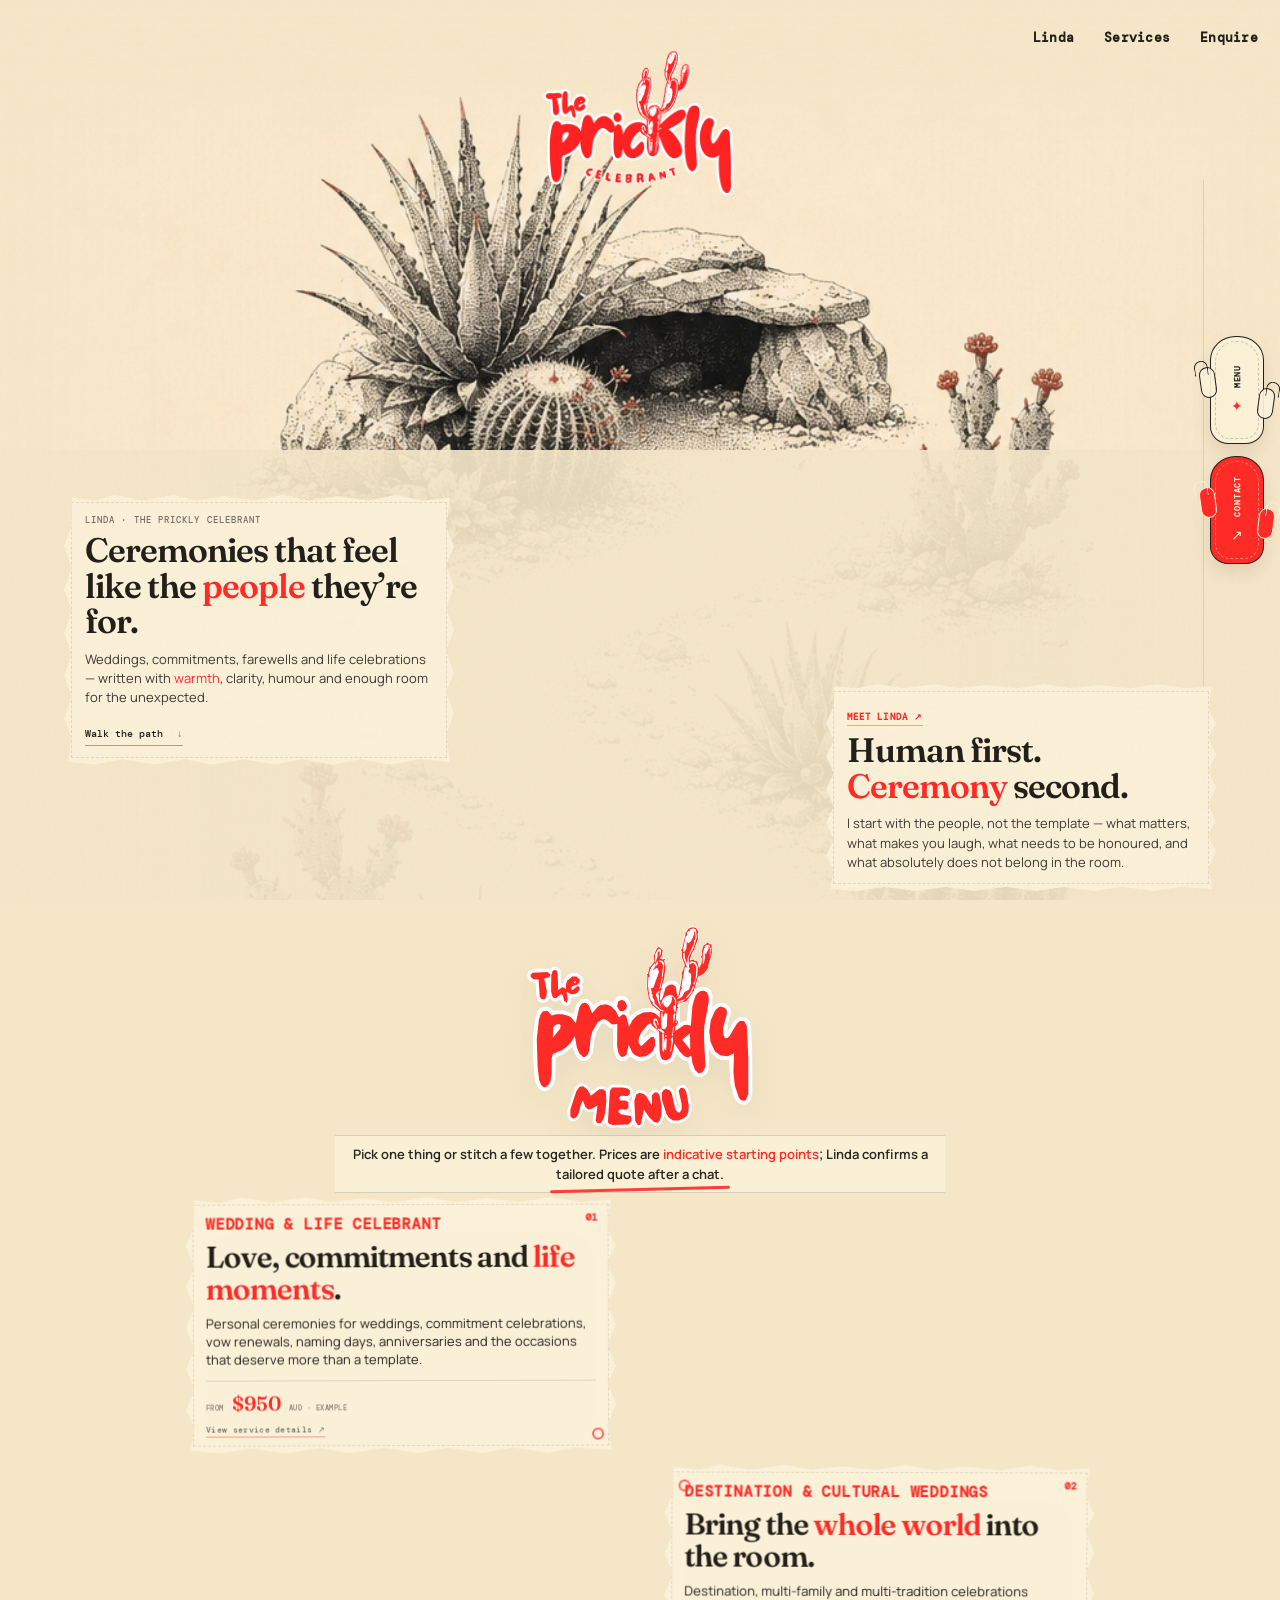
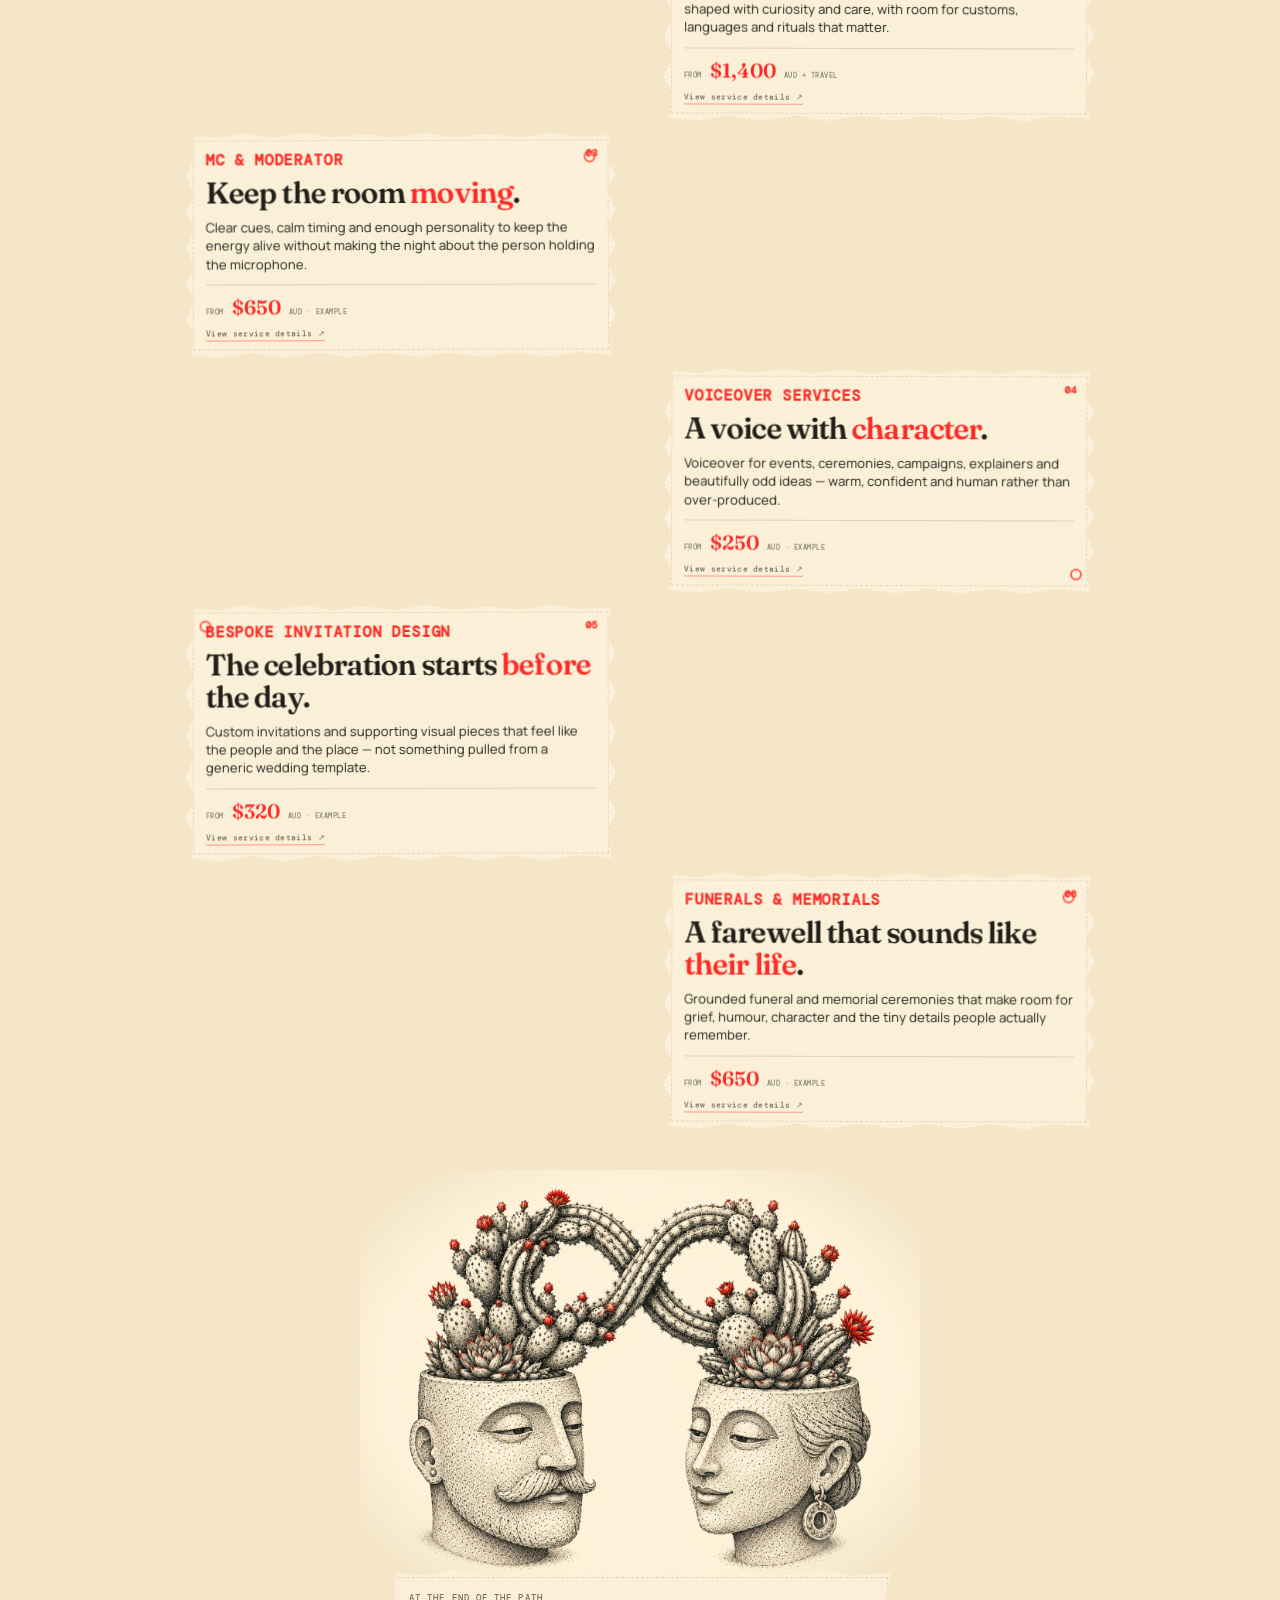
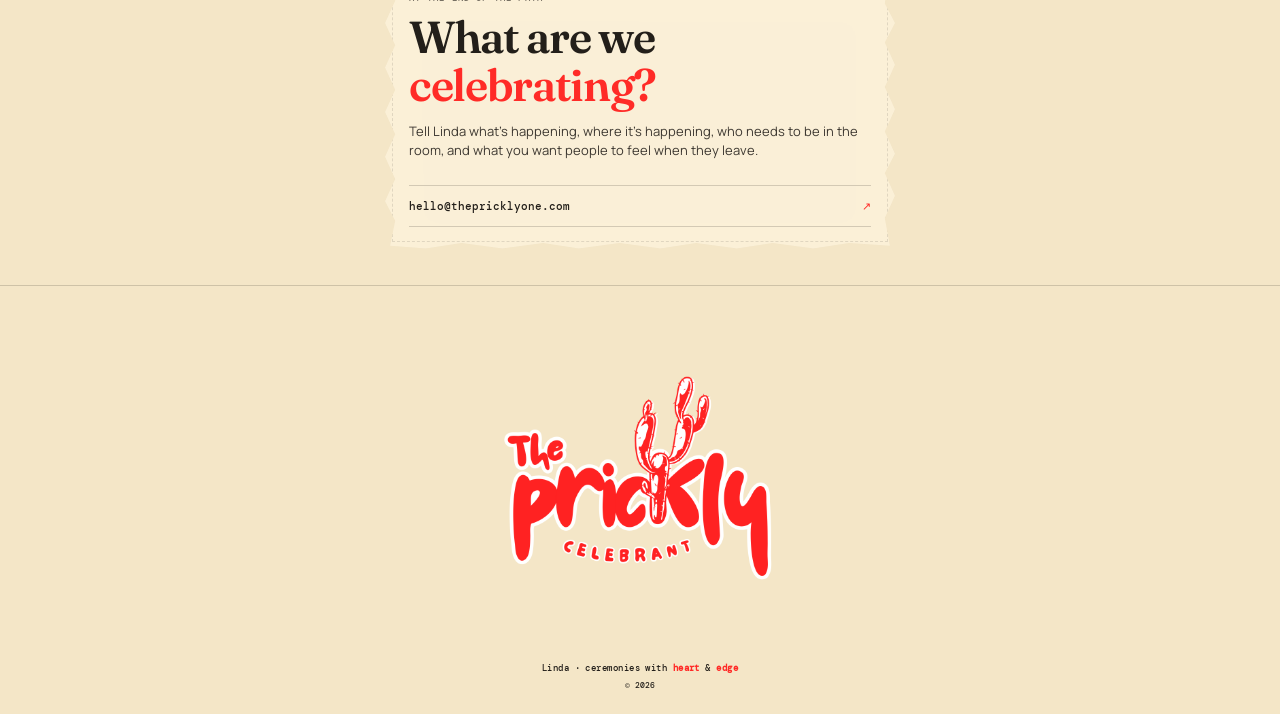
==== commit a6aa7a5f: "Enable Motion V2 on production site" ====
--- a/index.html
+++ b/index.html
@@ -9,7 +9,8 @@
   <meta property="og:description" content="Ceremonies with heart, humour and a little edge.">
   <meta property="og:image" content="assets/02_desert_path.jpeg">
   <title>The Prickly Celebrant — Linda</title>
-  <link rel="stylesheet" href="app.css?v=20260818-exact-menu">
+  <link rel="stylesheet" href="app.css?v=20260910-motion2">
+  <link rel="stylesheet" href="motion-v2.css?v=20260910-motion2">
 </head>
 <body>
   <div class="grain" aria-hidden="true"></div>
@@ -54,7 +55,7 @@
         <section class="service-path" id="services" aria-label="Prickly Celebrant services">
           <div class="service-intro reveal">
             <div class="real-menu-lockup">
-              <img src="assets/prickly-menu.svg?v=20260818-exact" alt="The Prickly Menu" class="real-menu-logo">
+              <img src="assets/prickly-menu.svg?v=20260910-motion2" alt="The Prickly Menu" class="real-menu-logo">
             </div>
             <p class="service-intro-copy">Pick one thing or stitch a few together. Prices are <span class="accent">indicative starting points</span>; Linda confirms a tailored quote after a chat.</p>
           </div>
@@ -83,6 +84,6 @@
   </main>
 
   <footer><img src="assets/10_logo.png" alt="The Prickly Celebrant"><span>Linda · ceremonies with <b>heart</b> & <span class="edge-word">edge</span></span><span>© <span id="year"></span></span></footer>
-  <script src="script.js?v=20260818-exact-menu"></script>
+  <script src="script.js?v=20260910-motion2"></script>
 </body>
 </html>
--- a/motion-v2.css
+++ b/motion-v2.css
@@ -0,0 +1,64 @@
+/* Motion V2 — deliberate, low-amplitude movement layered over the consolidated layout */
+:root{--motion-red:#ff2b27;--motion-paper:#fbf1d9}
+
+@media (prefers-reduced-motion:no-preference){
+  .brand img{transition:transform .35s cubic-bezier(.2,.8,.2,1),filter .35s ease;transform-origin:50% 30%}
+  .brand:hover img{transform:rotate(-1.2deg) scale(1.025);filter:drop-shadow(0 7px 10px rgba(49,38,24,.09))}
+
+  .paper,.service-slip{will-change:transform,opacity;transform-origin:50% 55%}
+  .paper.reveal:not(.visible){opacity:0;transform:translate3d(0,24px,0) rotate(.45deg) scale(.985)}
+  .paper.reveal.visible{animation:paperSettle .72s cubic-bezier(.18,.78,.22,1) both}
+
+  .service-slip.reveal:not(.visible){opacity:0;transform:translate3d(-34px,18px,0) rotate(-1.4deg) scale(.985)}
+  .service-slip:nth-of-type(even).reveal:not(.visible){transform:translate3d(34px,18px,0) rotate(1.4deg) scale(.985)}
+  .service-slip.visible{animation:slipSettle .72s cubic-bezier(.18,.82,.22,1) both;transform:translate3d(var(--drift-x,0),var(--drift-y,0),0) rotate(var(--drift-r,0deg))}
+  .service-slip:nth-of-type(2){animation-delay:.03s}.service-slip:nth-of-type(3){animation-delay:.05s}.service-slip:nth-of-type(4){animation-delay:.07s}.service-slip:nth-of-type(5){animation-delay:.09s}.service-slip:nth-of-type(6){animation-delay:.11s}
+
+  .service-intro .real-menu-logo{opacity:.001;transform:translateY(12px) scale(.91) rotate(-1deg);transition:opacity .7s ease,transform .9s cubic-bezier(.18,.82,.22,1),filter .8s ease}
+  .service-intro.visible .real-menu-logo{opacity:1;transform:translateY(0) scale(1) rotate(0);filter:drop-shadow(0 10px 14px rgba(49,38,24,.06))}
+  .service-intro::after{content:"";display:block;width:0;height:3px;margin:-5px auto 11px;background:var(--motion-red);border-radius:999px;transform:rotate(-1.5deg);opacity:.9;transition:width .9s .25s cubic-bezier(.2,.8,.2,1)}
+  .service-intro.visible::after{width:min(180px,34vw)}
+
+  .service-slip .price strong{display:inline-block;opacity:.45;transform:translateY(5px);filter:blur(1.5px);transition:opacity .45s .24s ease,transform .45s .24s ease,filter .45s .24s ease}
+  .service-slip.visible .price strong{opacity:1;transform:translateY(0);filter:blur(0)}
+
+  .service-slip::before{content:"";position:absolute;z-index:2;width:8px;height:8px;border:2px solid var(--motion-red);border-radius:50%;opacity:0;transform:scale(.2);pointer-events:none}
+  .service-slip:nth-of-type(1)::before,.service-slip:nth-of-type(4)::before{right:12px;bottom:13px}
+  .service-slip:nth-of-type(2)::before,.service-slip:nth-of-type(5)::before{left:14px;top:15px}
+  .service-slip:nth-of-type(3)::before,.service-slip:nth-of-type(6)::before{right:20px;top:18px}
+  .service-slip.visible::before{animation:redPing .55s .38s cubic-bezier(.2,.8,.2,1) both}
+
+  .float-action{transition:transform .28s cubic-bezier(.2,.8,.2,1),box-shadow .28s ease,filter .28s ease}
+  .float-action:hover,.float-action.is-active{transform:translateX(-4px) rotate(-1.5deg) scale(1.045);box-shadow:0 11px 25px rgba(49,38,24,.16)}
+  .float-action.is-active{filter:saturate(1.08)}
+  .float-action.tap{animation:cactusTap .28s cubic-bezier(.2,.8,.2,1)}
+
+  .site-header nav a{position:relative;transition:color .25s ease,transform .25s ease}
+  .site-header nav a::after{content:"";position:absolute;left:50%;bottom:-2px;width:0;height:2px;background:var(--motion-red);transform:translateX(-50%) rotate(-2deg);transition:width .3s ease}
+  .site-header nav a.is-active::after,.site-header nav a:hover::after{width:100%}
+
+  .closing-couple.reveal:not(.visible){opacity:0;transform:translateY(24px) scale(.94);filter:blur(3px)}
+  .closing-couple.visible{animation:closingRise 1s cubic-bezier(.18,.78,.22,1) both}
+  .closing-paper.reveal:not(.visible){opacity:0;transform:translateY(28px) rotate(.5deg) scale(.98)}
+  .closing-paper.visible{animation:paperSettle .8s .1s cubic-bezier(.18,.78,.22,1) both}
+
+  .quiet-link span{display:inline-block;animation:walkArrow 1.8s ease-in-out infinite}
+  .enquire span{display:inline-block;transition:transform .25s ease}.enquire:hover span{transform:translate(3px,-3px)}
+
+  .journey-meter span{box-shadow:0 0 10px rgba(255,43,39,.22)}
+  .landscape-full{transition:filter .25s linear;filter:saturate(var(--scene-sat,1)) contrast(var(--scene-contrast,1))}
+  .landscape-ghost{transition:opacity .25s linear;opacity:var(--ghost-opacity,.07)}
+}
+
+@keyframes paperSettle{0%{opacity:0;transform:translate3d(0,24px,0) rotate(.55deg) scale(.985)}68%{opacity:1;transform:translate3d(0,-2px,0) rotate(-.12deg) scale(1.002)}100%{opacity:1;transform:none}}
+@keyframes slipSettle{0%{opacity:0}72%{opacity:1}100%{opacity:1}}
+@keyframes redPing{0%{opacity:0;transform:scale(.2)}62%{opacity:.9;transform:scale(1.22)}100%{opacity:.7;transform:scale(1)}}
+@keyframes cactusTap{0%{transform:scale(1)}45%{transform:scale(.92) rotate(1deg)}100%{transform:scale(1)}}
+@keyframes closingRise{0%{opacity:0;transform:translateY(24px) scale(.94);filter:blur(3px)}70%{opacity:1;filter:blur(0)}100%{opacity:1;transform:none;filter:blur(0)}}
+@keyframes walkArrow{0%,100%{transform:translateY(0)}50%{transform:translateY(4px)}}
+
+/* Touch devices: keep movement tactile rather than hover-led. */
+@media (hover:none){.brand:hover img,.float-action:hover{transform:none}.float-action.is-active{transform:translateX(-2px) scale(1.025)}}
+
+/* Motion is enhancement only; reduced-motion users retain the exact static design. */
+@media (prefers-reduced-motion:reduce){.paper,.service-slip,.real-menu-logo,.closing-couple{animation:none!important;transition:none!important;transform:none!important;filter:none!important}}
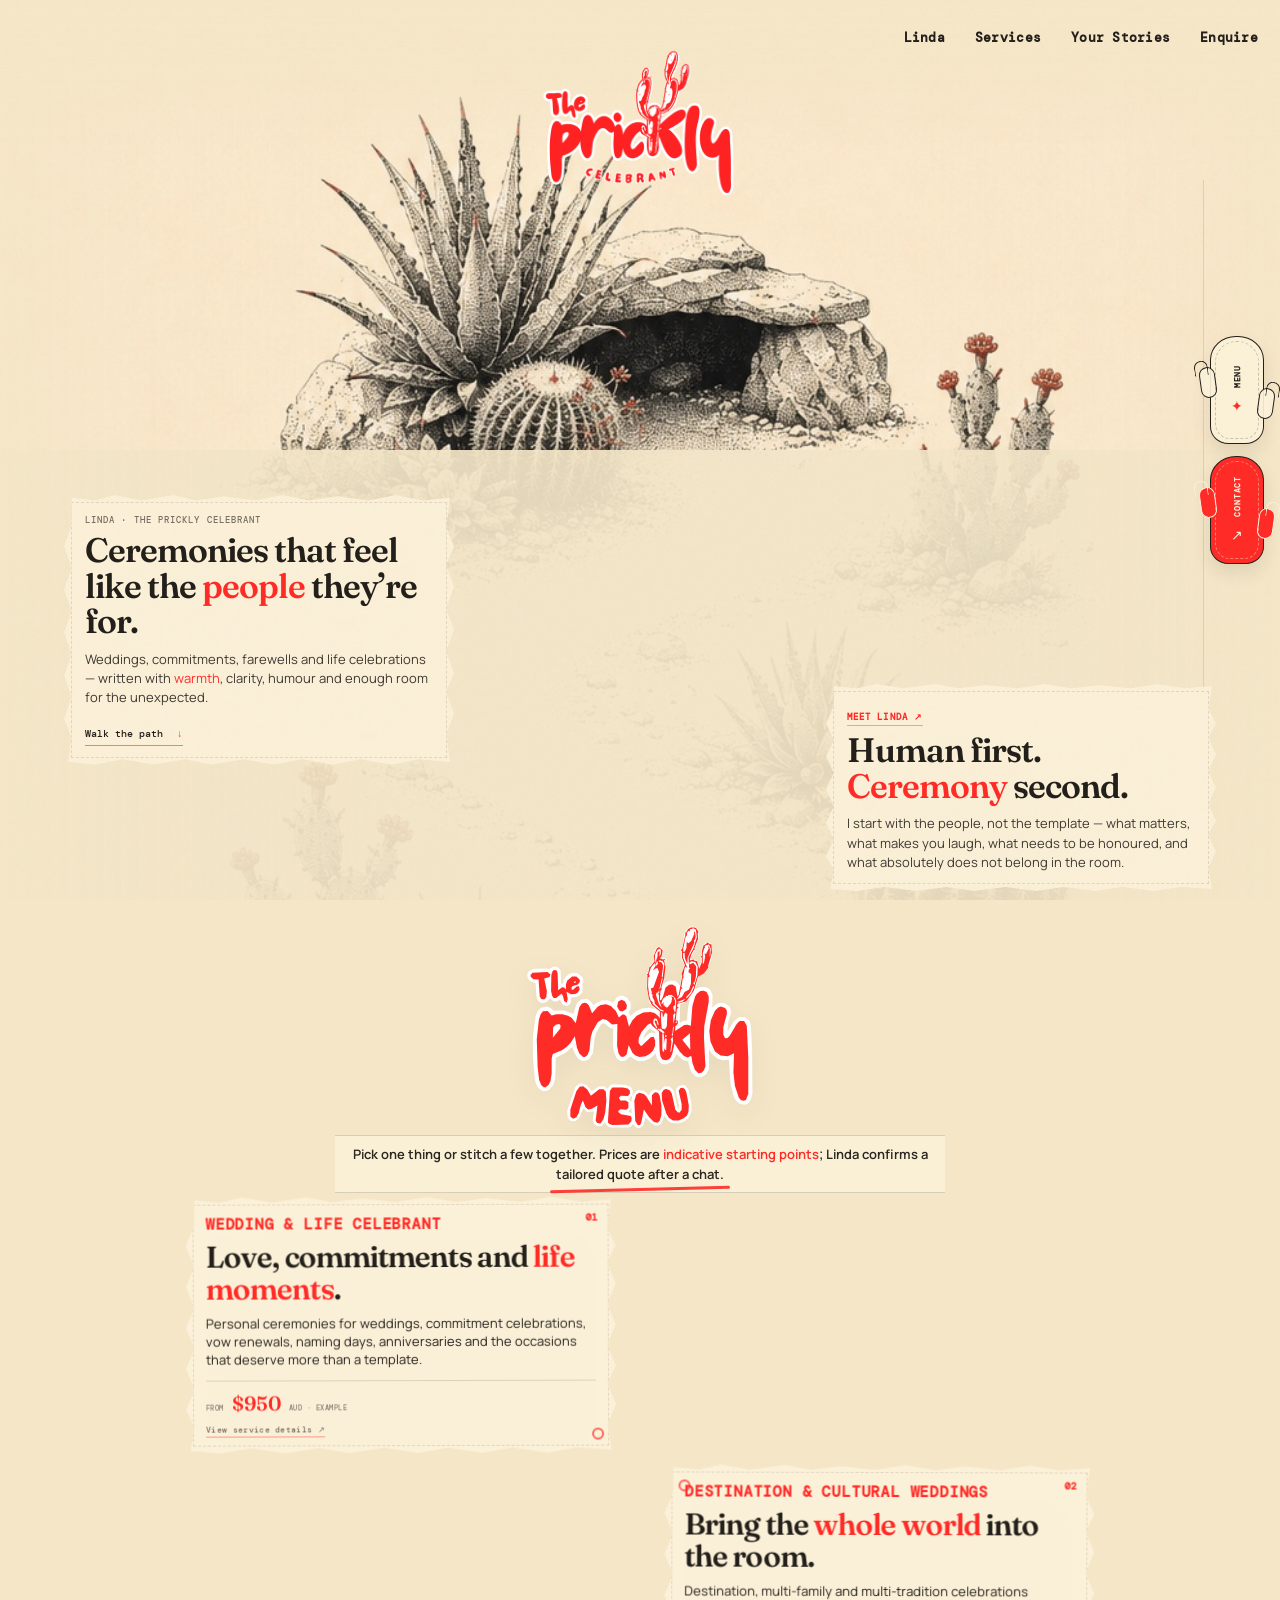
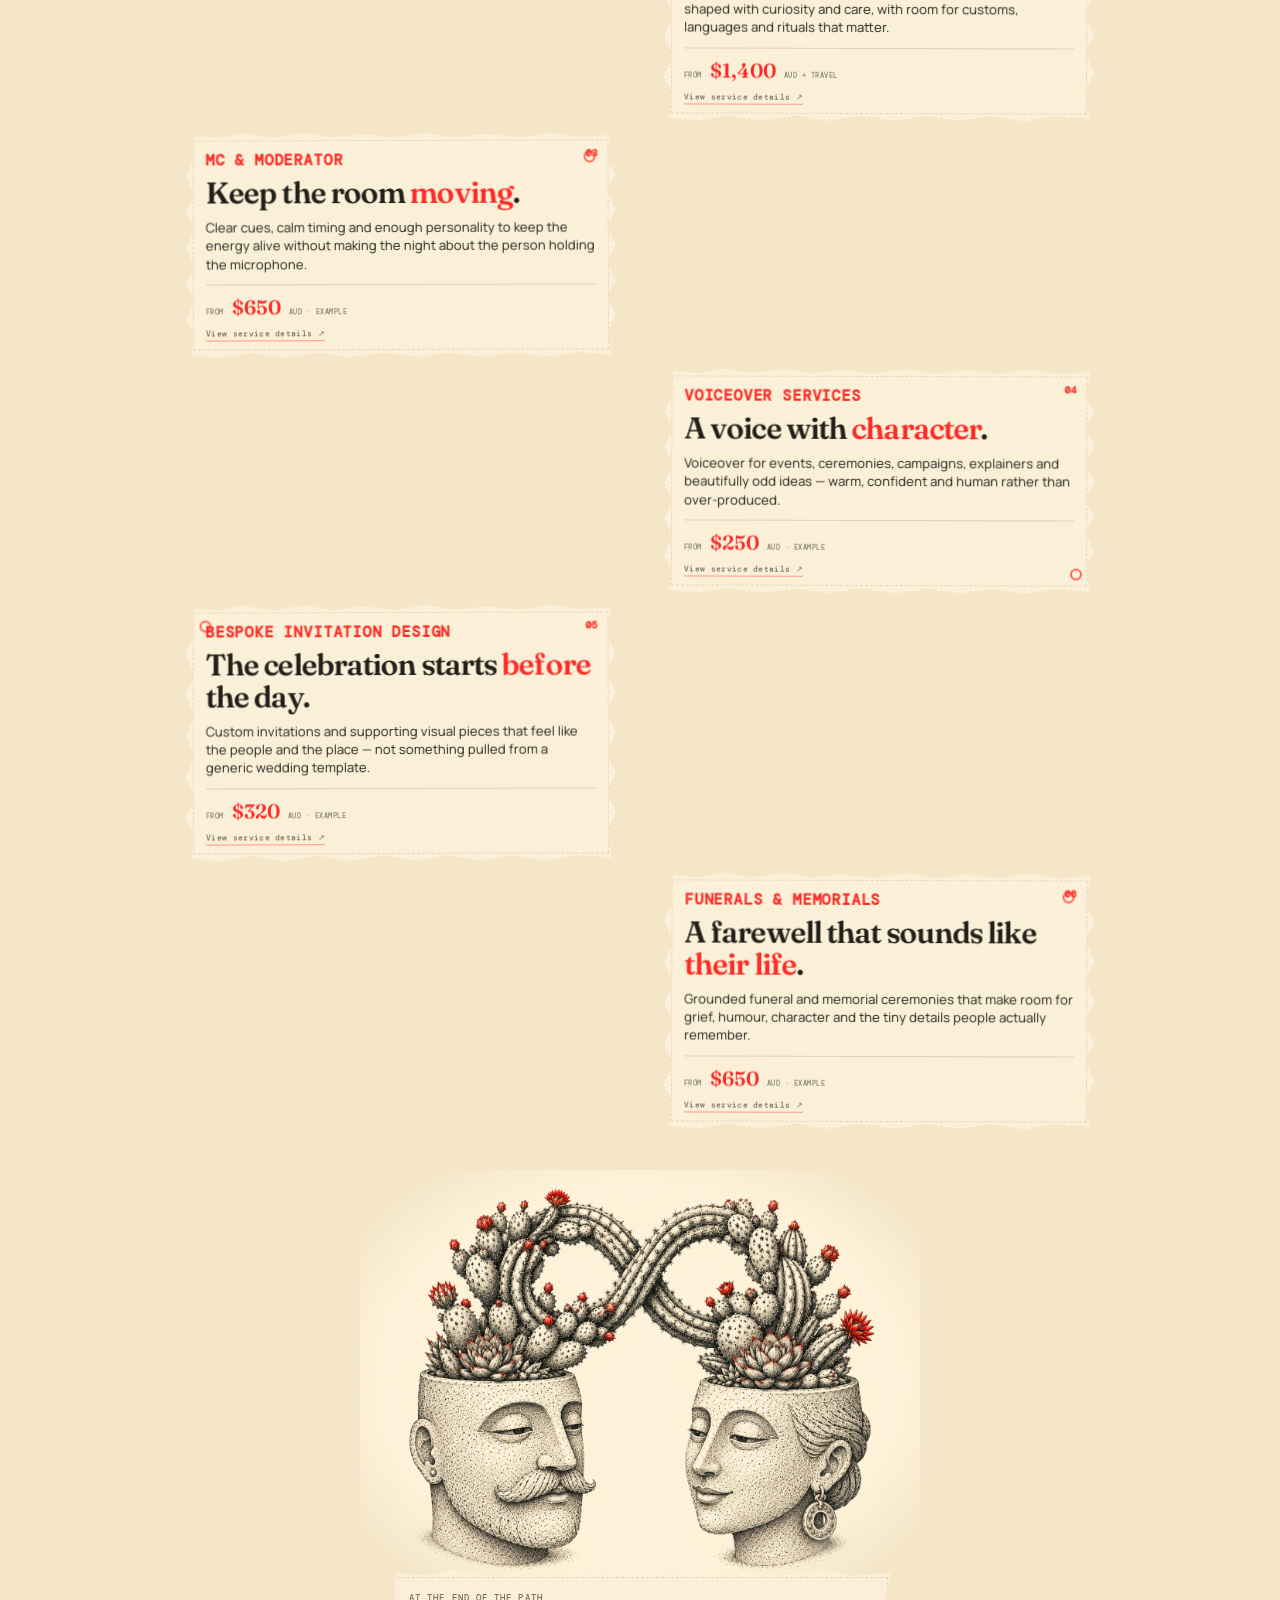
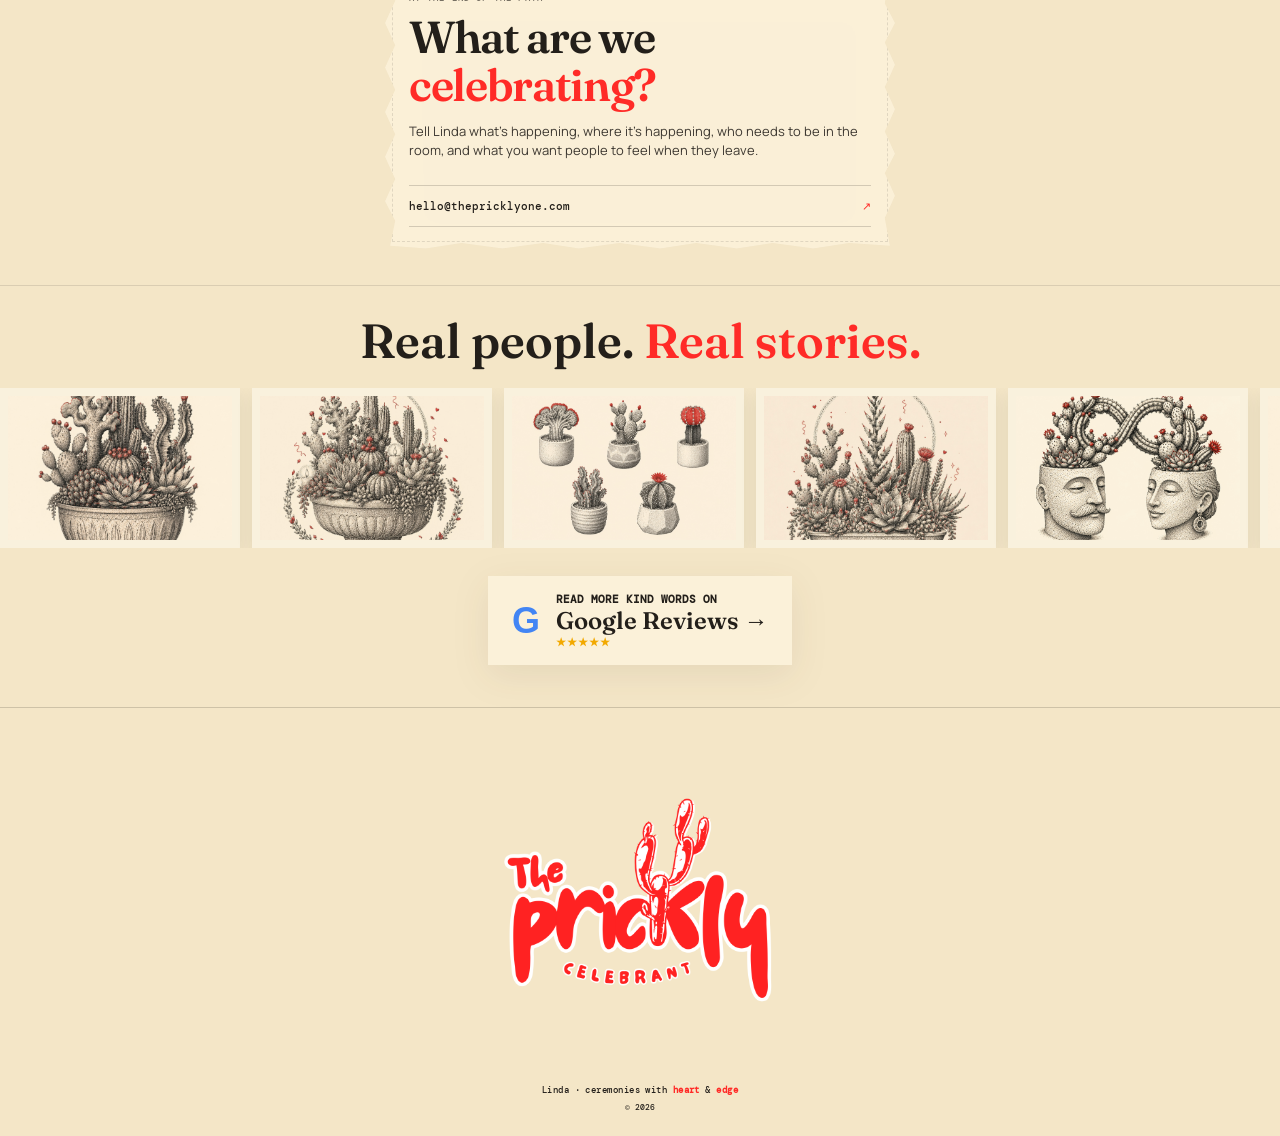
==== commit 33f3d91f: "Wire new pages and add stories gallery to homepage" ====
--- a/index.html
+++ b/index.html
@@ -11,79 +11,50 @@
   <title>The Prickly Celebrant — Linda</title>
   <link rel="stylesheet" href="app.css?v=20260910-motion2">
   <link rel="stylesheet" href="motion-v2.css?v=20260910-motion2">
+  <style>
+    .home-stories{position:relative;z-index:12;background:#f4e6c7;padding:30px 0 42px;border-top:1px solid rgba(35,31,26,.12)}
+    .home-stories h2{text-align:center;font:600 clamp(30px,4vw,48px)/1.05 "Fraunces",Georgia,serif;margin:0 0 22px}.home-stories h2 span{color:#ff2b27}
+    .home-gallery{overflow:hidden;margin:0 0 28px}.home-gallery-track{display:flex;gap:12px;width:max-content;animation:homeMarquee 28s linear infinite}.home-gallery-track img{width:240px;height:160px;object-fit:cover;border:8px solid #fbf1d9;box-shadow:0 6px 16px rgba(0,0,0,.08);filter:saturate(.82)}
+    .home-google{display:flex;align-items:center;justify-content:center;gap:16px;width:max-content;max-width:90vw;margin:0 auto;padding:16px 24px;background:#fbf1d9;filter:drop-shadow(0 10px 18px rgba(49,38,24,.08));font:600 11px "DM Mono",monospace}.home-google .g{font:700 36px Arial;color:#4285f4}.home-google strong{font:600 24px "Fraunces",Georgia,serif}.home-google em{font-style:normal;color:#f2a900;letter-spacing:.1em}
+    @keyframes homeMarquee{from{transform:translateX(-28%)}to{transform:translateX(0)}}@media(prefers-reduced-motion:reduce){.home-gallery-track{animation:none}}
+  </style>
 </head>
 <body>
   <div class="grain" aria-hidden="true"></div>
-
   <header class="site-header">
     <a class="brand" href="#top" aria-label="The Prickly Celebrant home"><img src="assets/10_logo.png" alt="The Prickly Celebrant"></a>
-    <nav aria-label="Primary navigation"><a href="linda.html">Linda</a><a href="#services">Services</a><a href="#contact">Enquire</a></nav>
+    <nav aria-label="Primary navigation"><a href="linda.html">Linda</a><a href="services.html">Services</a><a href="stories.html">Your Stories</a><a href="#contact">Enquire</a></nav>
   </header>
-
   <aside class="floating-actions" aria-label="Quick actions">
-    <a class="float-action menu-action" href="#services"><i class="cactus-arm arm-one"></i><i class="cactus-arm arm-two"></i><span>MENU</span><b>✦</b></a>
+    <a class="float-action menu-action" href="services.html"><i class="cactus-arm arm-one"></i><i class="cactus-arm arm-two"></i><span>MENU</span><b>✦</b></a>
     <a class="float-action contact-action" href="#contact"><i class="cactus-arm arm-one"></i><i class="cactus-arm arm-two"></i><span>CONTACT</span><b>↗</b></a>
   </aside>
-
   <main id="top">
     <section class="journey" data-journey>
       <div class="landscape" aria-hidden="true">
         <img class="landscape-image landscape-ghost" src="assets/02_desert_path.jpeg" alt="" data-landscape-ghost fetchpriority="high">
         <div class="landscape-reveal" data-landscape-reveal><img class="landscape-image landscape-full" src="assets/02_desert_path.jpeg" alt="" data-landscape fetchpriority="high"></div>
-        <div class="landscape-wash"></div>
-        <div class="journey-meter"><span data-meter></span></div>
+        <div class="landscape-wash"></div><div class="journey-meter"><span data-meter></span></div>
       </div>
-
       <div class="journey-content">
-        <section class="chapter chapter-intro" id="about" data-chapter>
-          <article class="paper intro-paper reveal">
-            <p class="kicker">LINDA · THE PRICKLY CELEBRANT</p>
-            <h1>Ceremonies that feel like the <span class="accent">people</span> they’re for.</h1>
-            <p>Weddings, commitments, farewells and life celebrations — written with <span class="accent">warmth</span>, clarity, humour and enough room for the unexpected.</p>
-            <a href="#services" class="quiet-link">Walk the path <span>↓</span></a>
-          </article>
-        </section>
-
-        <section class="chapter chapter-right about-linda" data-chapter>
-          <article class="paper story-paper reveal">
-            <a class="kicker linda-profile-link" href="linda.html">MEET LINDA ↗</a>
-            <h2>Human first. <span class="accent">Ceremony</span> second.</h2>
-            <p>I start with the people, not the template — what matters, what makes you laugh, what needs to be honoured, and what absolutely does not belong in the room.</p>
-          </article>
-        </section>
-
+        <section class="chapter chapter-intro" id="about" data-chapter><article class="paper intro-paper reveal"><p class="kicker">LINDA · THE PRICKLY CELEBRANT</p><h1>Ceremonies that feel like the <span class="accent">people</span> they’re for.</h1><p>Weddings, commitments, farewells and life celebrations — written with <span class="accent">warmth</span>, clarity, humour and enough room for the unexpected.</p><a href="services.html" class="quiet-link">Walk the path <span>↓</span></a></article></section>
+        <section class="chapter chapter-right about-linda" data-chapter><article class="paper story-paper reveal"><a class="kicker linda-profile-link" href="linda.html">MEET LINDA ↗</a><h2>Human first. <span class="accent">Ceremony</span> second.</h2><p>I start with the people, not the template — what matters, what makes you laugh, what needs to be honoured, and what absolutely does not belong in the room.</p></article></section>
         <section class="service-path" id="services" aria-label="Prickly Celebrant services">
-          <div class="service-intro reveal">
-            <div class="real-menu-lockup">
-              <img src="assets/prickly-menu.svg?v=20260910-motion2" alt="The Prickly Menu" class="real-menu-logo">
-            </div>
-            <p class="service-intro-copy">Pick one thing or stitch a few together. Prices are <span class="accent">indicative starting points</span>; Linda confirms a tailored quote after a chat.</p>
-          </div>
-
+          <div class="service-intro reveal"><div class="real-menu-lockup"><img src="assets/prickly-menu.svg?v=20260910-motion2" alt="The Prickly Menu" class="real-menu-logo"></div><p class="service-intro-copy">Pick one thing or stitch a few together. Prices are <span class="accent">indicative starting points</span>; Linda confirms a tailored quote after a chat.</p></div>
           <div class="service-grid">
-            <article class="service-slip reveal" id="service-wedding"><span class="service-index">01</span><p class="service-name">WEDDING & LIFE CELEBRANT</p><h2>Love, commitments and <span class="accent">life moments</span>.</h2><p>Personal ceremonies for weddings, commitment celebrations, vow renewals, naming days, anniversaries and the occasions that deserve more than a template.</p><div class="price"><span>From</span><strong>$950</strong><small>AUD · example</small></div><a class="service-seed" href="#" data-future-link>View service details ↗</a></article>
-            <article class="service-slip reveal" id="service-destination"><span class="service-index">02</span><p class="service-name">DESTINATION & CULTURAL WEDDINGS</p><h2>Bring the <span class="accent">whole world</span> into the room.</h2><p>Destination, multi-family and multi-tradition celebrations shaped with curiosity and care, with room for customs, languages and rituals that matter.</p><div class="price"><span>From</span><strong>$1,400</strong><small>AUD + travel</small></div><a class="service-seed" href="#" data-future-link>View service details ↗</a></article>
-            <article class="service-slip reveal" id="service-mc"><span class="service-index">03</span><p class="service-name">MC & MODERATOR</p><h2>Keep the room <span class="accent">moving</span>.</h2><p>Clear cues, calm timing and enough personality to keep the energy alive without making the night about the person holding the microphone.</p><div class="price"><span>From</span><strong>$650</strong><small>AUD · example</small></div><a class="service-seed" href="#" data-future-link>View service details ↗</a></article>
-            <article class="service-slip reveal" id="service-voice"><span class="service-index">04</span><p class="service-name">VOICEOVER SERVICES</p><h2>A voice with <span class="accent">character</span>.</h2><p>Voiceover for events, ceremonies, campaigns, explainers and beautifully odd ideas — warm, confident and human rather than over-produced.</p><div class="price"><span>From</span><strong>$250</strong><small>AUD · example</small></div><a class="service-seed" href="#" data-future-link>View service details ↗</a></article>
-            <article class="service-slip reveal" id="service-invitations"><span class="service-index">05</span><p class="service-name">BESPOKE INVITATION DESIGN</p><h2>The celebration starts <span class="accent">before</span> the day.</h2><p>Custom invitations and supporting visual pieces that feel like the people and the place — not something pulled from a generic wedding template.</p><div class="price"><span>From</span><strong>$320</strong><small>AUD · example</small></div><a class="service-seed" href="#" data-future-link>View service details ↗</a></article>
-            <article class="service-slip reveal" id="service-funerals"><span class="service-index">06</span><p class="service-name">FUNERALS & MEMORIALS</p><h2>A farewell that sounds like <span class="accent">their life</span>.</h2><p>Grounded funeral and memorial ceremonies that make room for grief, humour, character and the tiny details people actually remember.</p><div class="price"><span>From</span><strong>$650</strong><small>AUD · example</small></div><a class="service-seed" href="#" data-future-link>View service details ↗</a></article>
+            <article class="service-slip reveal" id="service-wedding"><span class="service-index">01</span><p class="service-name">WEDDING & LIFE CELEBRANT</p><h2>Love, commitments and <span class="accent">life moments</span>.</h2><p>Personal ceremonies for weddings, commitment celebrations, vow renewals, naming days, anniversaries and the occasions that deserve more than a template.</p><div class="price"><span>From</span><strong>$950</strong><small>AUD · example</small></div><a class="service-seed" href="services.html">View service details ↗</a></article>
+            <article class="service-slip reveal" id="service-destination"><span class="service-index">02</span><p class="service-name">DESTINATION & CULTURAL WEDDINGS</p><h2>Bring the <span class="accent">whole world</span> into the room.</h2><p>Destination, multi-family and multi-tradition celebrations shaped with curiosity and care, with room for customs, languages and rituals that matter.</p><div class="price"><span>From</span><strong>$1,400</strong><small>AUD + travel</small></div><a class="service-seed" href="services.html">View service details ↗</a></article>
+            <article class="service-slip reveal" id="service-mc"><span class="service-index">03</span><p class="service-name">MC & MODERATOR</p><h2>Keep the room <span class="accent">moving</span>.</h2><p>Clear cues, calm timing and enough personality to keep the energy alive without making the night about the person holding the microphone.</p><div class="price"><span>From</span><strong>$650</strong><small>AUD · example</small></div><a class="service-seed" href="services.html">View service details ↗</a></article>
+            <article class="service-slip reveal" id="service-voice"><span class="service-index">04</span><p class="service-name">VOICEOVER SERVICES</p><h2>A voice with <span class="accent">character</span>.</h2><p>Voiceover for events, ceremonies, campaigns, explainers and beautifully odd ideas — warm, confident and human rather than over-produced.</p><div class="price"><span>From</span><strong>$250</strong><small>AUD · example</small></div><a class="service-seed" href="services.html">View service details ↗</a></article>
+            <article class="service-slip reveal" id="service-invitations"><span class="service-index">05</span><p class="service-name">BESPOKE INVITATION DESIGN</p><h2>The celebration starts <span class="accent">before</span> the day.</h2><p>Custom invitations and supporting visual pieces that feel like the people and the place — not something pulled from a generic wedding template.</p><div class="price"><span>From</span><strong>$320</strong><small>AUD · example</small></div><a class="service-seed" href="services.html">View service details ↗</a></article>
+            <article class="service-slip reveal" id="service-funerals"><span class="service-index">06</span><p class="service-name">FUNERALS & MEMORIALS</p><h2>A farewell that sounds like <span class="accent">their life</span>.</h2><p>Grounded funeral and memorial ceremonies that make room for grief, humour, character and the tiny details people actually remember.</p><div class="price"><span>From</span><strong>$650</strong><small>AUD · example</small></div><a class="service-seed" href="services.html">View service details ↗</a></article>
           </div>
         </section>
-
-        <section class="chapter chapter-closing" id="contact" data-chapter>
-          <figure class="closing-couple reveal" aria-hidden="true"><img src="assets/01_infinity_couple.jpeg" alt=""></figure>
-          <article class="paper closing-paper reveal">
-            <p class="kicker">AT THE END OF THE PATH</p>
-            <h2>What are we <span class="accent">celebrating?</span></h2>
-            <p>Tell Linda what’s happening, where it’s happening, who needs to be in the room, and what you want people to feel when they leave.</p>
-            <a class="enquire" href="mailto:hello@thepricklyone.com">hello@thepricklyone.com <span>↗</span></a>
-          </article>
-        </section>
+        <section class="chapter chapter-closing" id="contact" data-chapter><figure class="closing-couple reveal" aria-hidden="true"><img src="assets/01_infinity_couple.jpeg" alt=""></figure><article class="paper closing-paper reveal"><p class="kicker">AT THE END OF THE PATH</p><h2>What are we <span class="accent">celebrating?</span></h2><p>Tell Linda what’s happening, where it’s happening, who needs to be in the room, and what you want people to feel when they leave.</p><a class="enquire" href="mailto:hello@thepricklyone.com">hello@thepricklyone.com <span>↗</span></a></article></section>
       </div>
     </section>
   </main>
-
+  <section class="home-stories" aria-label="Stories and Google reviews"><h2>Real people. <span>Real stories.</span></h2><div class="home-gallery"><div class="home-gallery-track"><img src="assets/03_cactus_bowl.jpeg" alt="Celebration detail"><img src="assets/04_cactus_candles.jpeg" alt="Celebration detail"><img src="assets/06_cactus_collection.jpeg" alt="Celebration detail"><img src="assets/08_cactus_garden.jpeg" alt="Celebration detail"><img src="assets/01_infinity_couple.jpeg" alt="Couple illustration"><img src="assets/03_cactus_bowl.jpeg" alt="Celebration detail"><img src="assets/04_cactus_candles.jpeg" alt="Celebration detail"><img src="assets/06_cactus_collection.jpeg" alt="Celebration detail"></div></div><a class="home-google" href="https://www.google.com/search?q=The+Prickly+Celebrant+reviews" target="_blank" rel="noopener"><span class="g">G</span><span>READ MORE KIND WORDS ON<br><strong>Google Reviews →</strong><br><em>★★★★★</em></span></a></section>
   <footer><img src="assets/10_logo.png" alt="The Prickly Celebrant"><span>Linda · ceremonies with <b>heart</b> & <span class="edge-word">edge</span></span><span>© <span id="year"></span></span></footer>
   <script src="script.js?v=20260910-motion2"></script>
-</body>
-</html>
+</body></html>
--- a/motion-v2.css
+++ b/motion-v2.css
@@ -1,5 +1,6 @@
 /* Motion V2 — deliberate, low-amplitude movement layered over the consolidated layout */
 :root{--motion-red:#ff2b27;--motion-paper:#fbf1d9}
+@view-transition{navigation:auto}
 
 @media (prefers-reduced-motion:no-preference){
   .brand img{transition:transform .35s cubic-bezier(.2,.8,.2,1),filter .35s ease;transform-origin:50% 30%}
@@ -48,6 +49,10 @@
   .journey-meter span{box-shadow:0 0 10px rgba(255,43,39,.22)}
   .landscape-full{transition:filter .25s linear;filter:saturate(var(--scene-sat,1)) contrast(var(--scene-contrast,1))}
   .landscape-ghost{transition:opacity .25s linear;opacity:var(--ghost-opacity,.07)}
+
+  .profile-art{animation:profileArtIn .9s .05s cubic-bezier(.18,.78,.22,1) both;view-transition-name:linda-art}
+  .profile-copy{animation:profileCopyIn .78s .14s cubic-bezier(.18,.78,.22,1) both;view-transition-name:linda-copy}
+  .profile-logo{animation:profileLogoIn .6s ease both}
 }
 
 @keyframes paperSettle{0%{opacity:0;transform:translate3d(0,24px,0) rotate(.55deg) scale(.985)}68%{opacity:1;transform:translate3d(0,-2px,0) rotate(-.12deg) scale(1.002)}100%{opacity:1;transform:none}}
@@ -56,9 +61,12 @@
 @keyframes cactusTap{0%{transform:scale(1)}45%{transform:scale(.92) rotate(1deg)}100%{transform:scale(1)}}
 @keyframes closingRise{0%{opacity:0;transform:translateY(24px) scale(.94);filter:blur(3px)}70%{opacity:1;filter:blur(0)}100%{opacity:1;transform:none;filter:blur(0)}}
 @keyframes walkArrow{0%,100%{transform:translateY(0)}50%{transform:translateY(4px)}}
+@keyframes profileArtIn{0%{opacity:0;transform:translateX(-24px) scale(.97);filter:blur(3px)}100%{opacity:1;transform:none;filter:none}}
+@keyframes profileCopyIn{0%{opacity:0;transform:translateX(24px) translateY(8px) rotate(.35deg)}100%{opacity:1;transform:none}}
+@keyframes profileLogoIn{0%{opacity:0;transform:translateY(-8px) scale(.96)}100%{opacity:1;transform:none}}
 
 /* Touch devices: keep movement tactile rather than hover-led. */
 @media (hover:none){.brand:hover img,.float-action:hover{transform:none}.float-action.is-active{transform:translateX(-2px) scale(1.025)}}
 
 /* Motion is enhancement only; reduced-motion users retain the exact static design. */
-@media (prefers-reduced-motion:reduce){.paper,.service-slip,.real-menu-logo,.closing-couple{animation:none!important;transition:none!important;transform:none!important;filter:none!important}}
+@media (prefers-reduced-motion:reduce){.paper,.service-slip,.real-menu-logo,.closing-couple,.profile-art,.profile-copy,.profile-logo{animation:none!important;transition:none!important;transform:none!important;filter:none!important}}
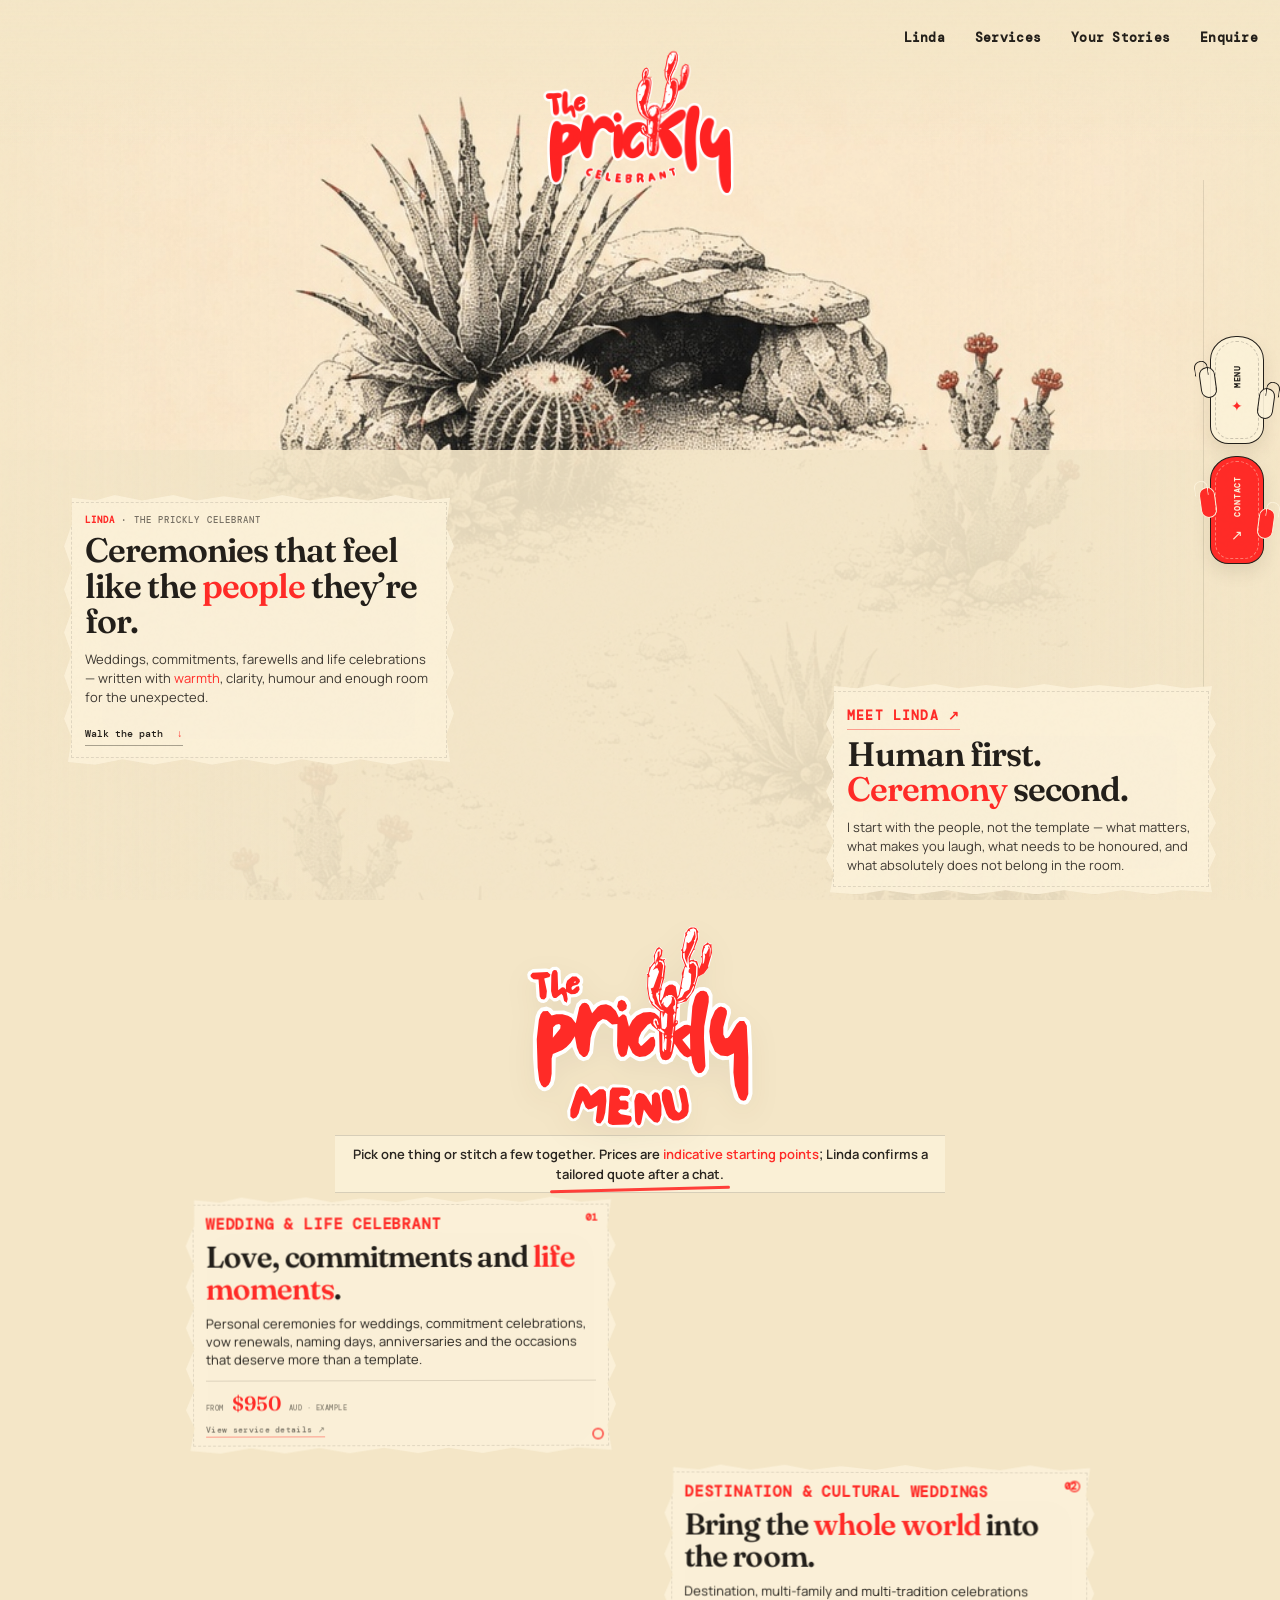
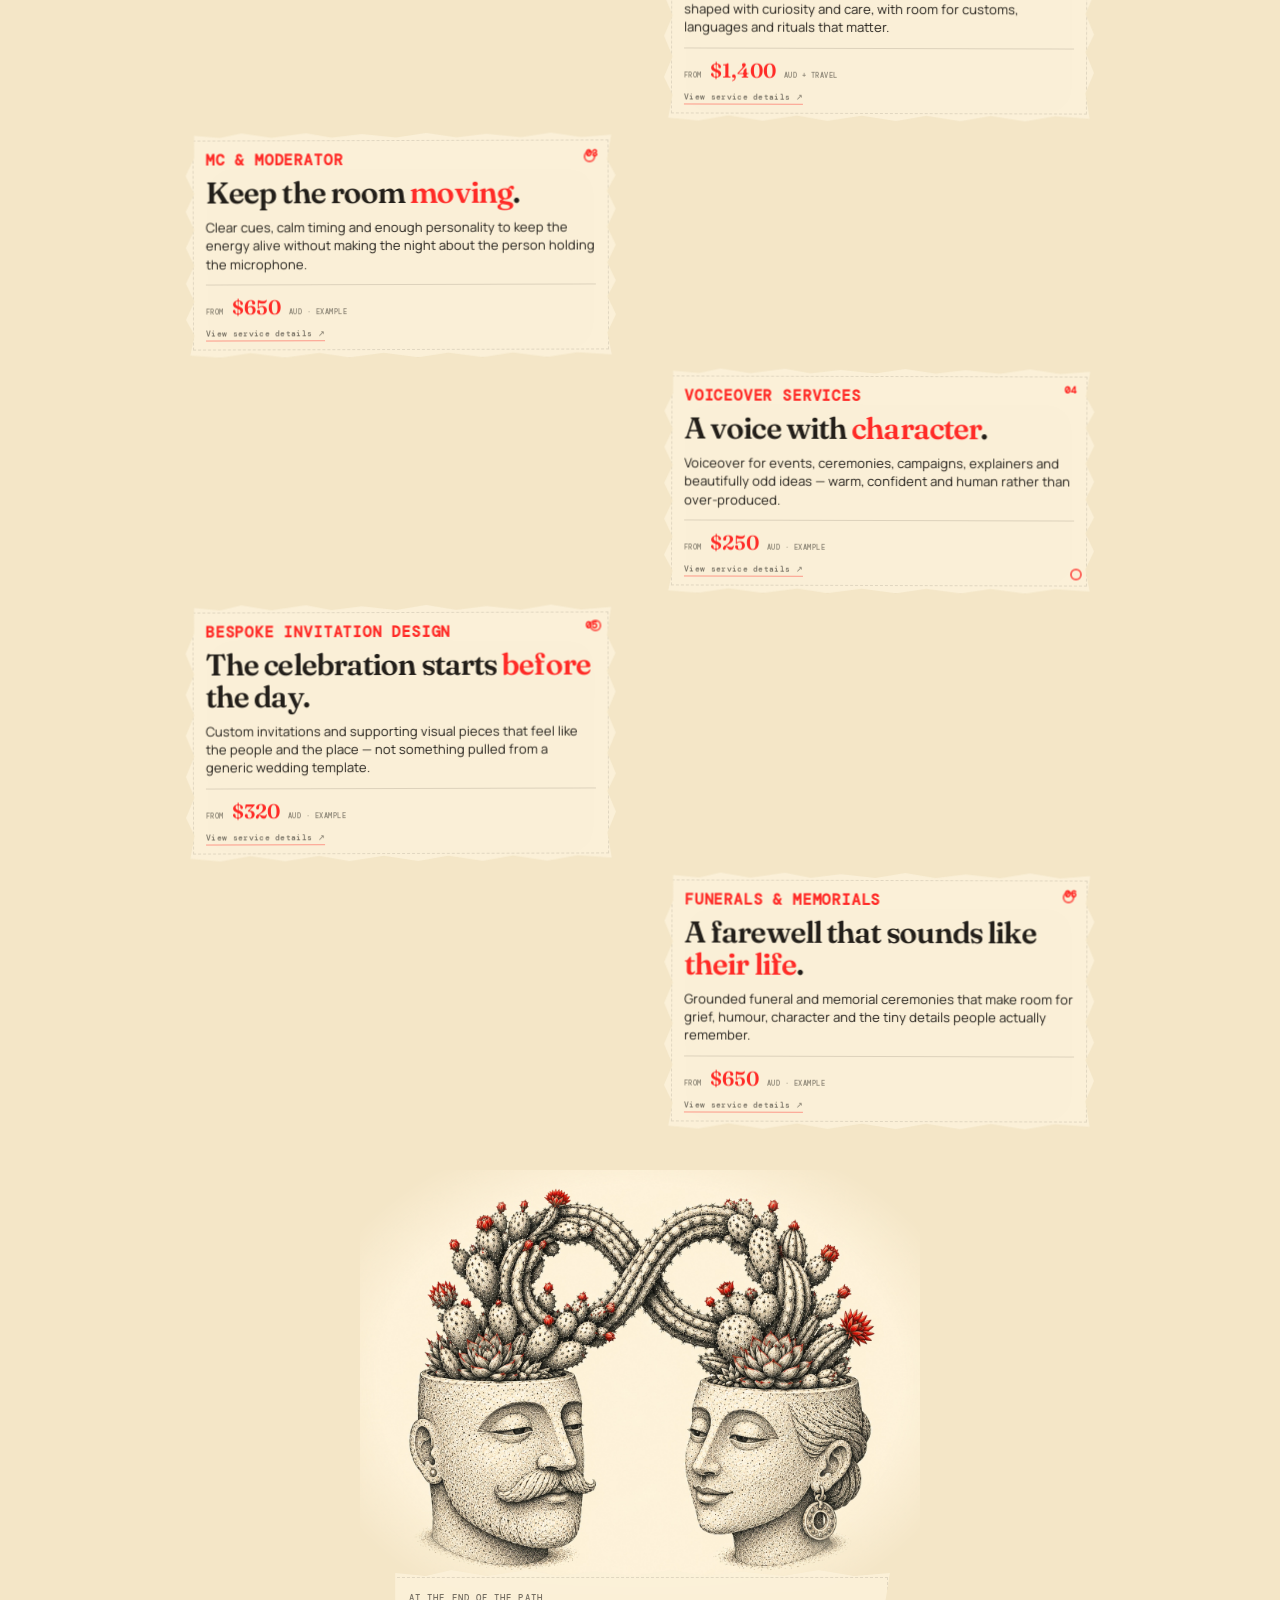
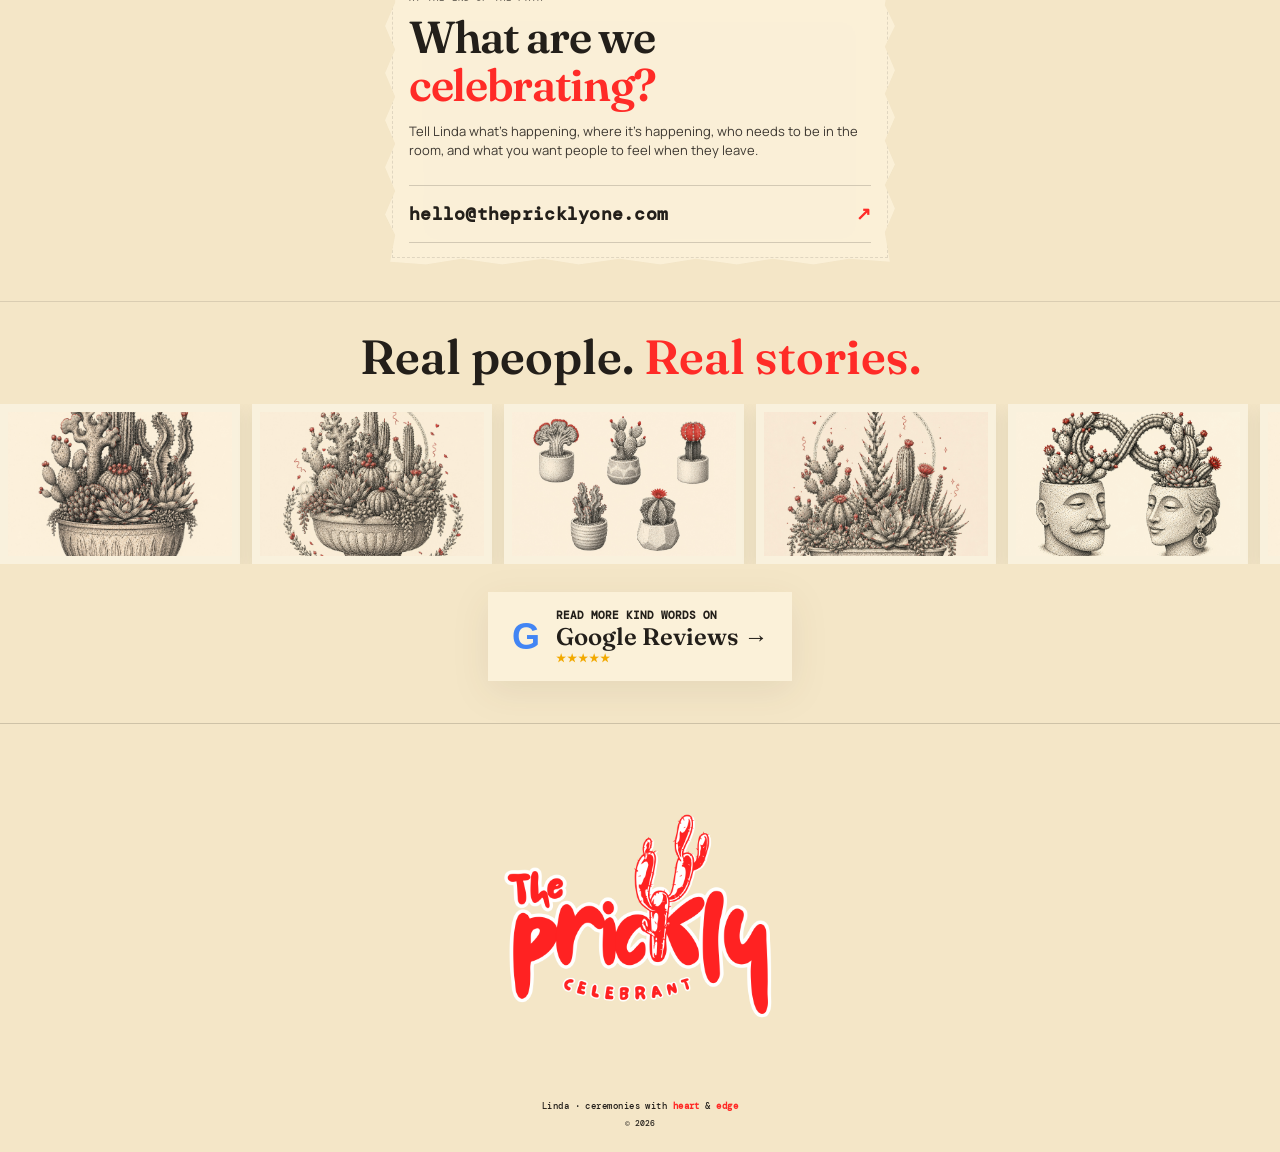
==== commit 47ab8d7e: "Refine homepage labels links and service ticket holes" ====
--- a/index.html
+++ b/index.html
@@ -16,7 +16,12 @@
     .home-stories h2{text-align:center;font:600 clamp(30px,4vw,48px)/1.05 "Fraunces",Georgia,serif;margin:0 0 22px}.home-stories h2 span{color:#ff2b27}
     .home-gallery{overflow:hidden;margin:0 0 28px}.home-gallery-track{display:flex;gap:12px;width:max-content;animation:homeMarquee 28s linear infinite}.home-gallery-track img{width:240px;height:160px;object-fit:cover;border:8px solid #fbf1d9;box-shadow:0 6px 16px rgba(0,0,0,.08);filter:saturate(.82)}
     .home-google{display:flex;align-items:center;justify-content:center;gap:16px;width:max-content;max-width:90vw;margin:0 auto;padding:16px 24px;background:#fbf1d9;filter:drop-shadow(0 10px 18px rgba(49,38,24,.08));font:600 11px "DM Mono",monospace}.home-google .g{font:700 36px Arial;color:#4285f4}.home-google strong{font:600 24px "Fraunces",Georgia,serif}.home-google em{font-style:normal;color:#f2a900;letter-spacing:.1em}
+    .intro-paper .kicker .linda-red{color:#ff2b27;font-weight:700}
+    .linda-profile-link{font-size:13px!important;letter-spacing:.09em!important;padding-bottom:4px!important}
+    .service-slip:nth-of-type(2)::before,.service-slip:nth-of-type(5)::before{left:auto!important;right:14px!important;top:15px!important}
+    .closing-paper .enquire{font-size:18px!important;font-weight:650!important;padding:16px 0!important;letter-spacing:.015em!important}
     @keyframes homeMarquee{from{transform:translateX(-28%)}to{transform:translateX(0)}}@media(prefers-reduced-motion:reduce){.home-gallery-track{animation:none}}
+    @media(max-width:760px){.linda-profile-link{font-size:12px!important}.closing-paper .enquire{font-size:15px!important}}
   </style>
 </head>
 <body>
@@ -37,7 +42,7 @@
         <div class="landscape-wash"></div><div class="journey-meter"><span data-meter></span></div>
       </div>
       <div class="journey-content">
-        <section class="chapter chapter-intro" id="about" data-chapter><article class="paper intro-paper reveal"><p class="kicker">LINDA · THE PRICKLY CELEBRANT</p><h1>Ceremonies that feel like the <span class="accent">people</span> they’re for.</h1><p>Weddings, commitments, farewells and life celebrations — written with <span class="accent">warmth</span>, clarity, humour and enough room for the unexpected.</p><a href="services.html" class="quiet-link">Walk the path <span>↓</span></a></article></section>
+        <section class="chapter chapter-intro" id="about" data-chapter><article class="paper intro-paper reveal"><p class="kicker"><span class="linda-red">LINDA</span> · THE PRICKLY CELEBRANT</p><h1>Ceremonies that feel like the <span class="accent">people</span> they’re for.</h1><p>Weddings, commitments, farewells and life celebrations — written with <span class="accent">warmth</span>, clarity, humour and enough room for the unexpected.</p><a href="services.html" class="quiet-link">Walk the path <span>↓</span></a></article></section>
         <section class="chapter chapter-right about-linda" data-chapter><article class="paper story-paper reveal"><a class="kicker linda-profile-link" href="linda.html">MEET LINDA ↗</a><h2>Human first. <span class="accent">Ceremony</span> second.</h2><p>I start with the people, not the template — what matters, what makes you laugh, what needs to be honoured, and what absolutely does not belong in the room.</p></article></section>
         <section class="service-path" id="services" aria-label="Prickly Celebrant services">
           <div class="service-intro reveal"><div class="real-menu-lockup"><img src="assets/prickly-menu.svg?v=20260910-motion2" alt="The Prickly Menu" class="real-menu-logo"></div><p class="service-intro-copy">Pick one thing or stitch a few together. Prices are <span class="accent">indicative starting points</span>; Linda confirms a tailored quote after a chat.</p></div>
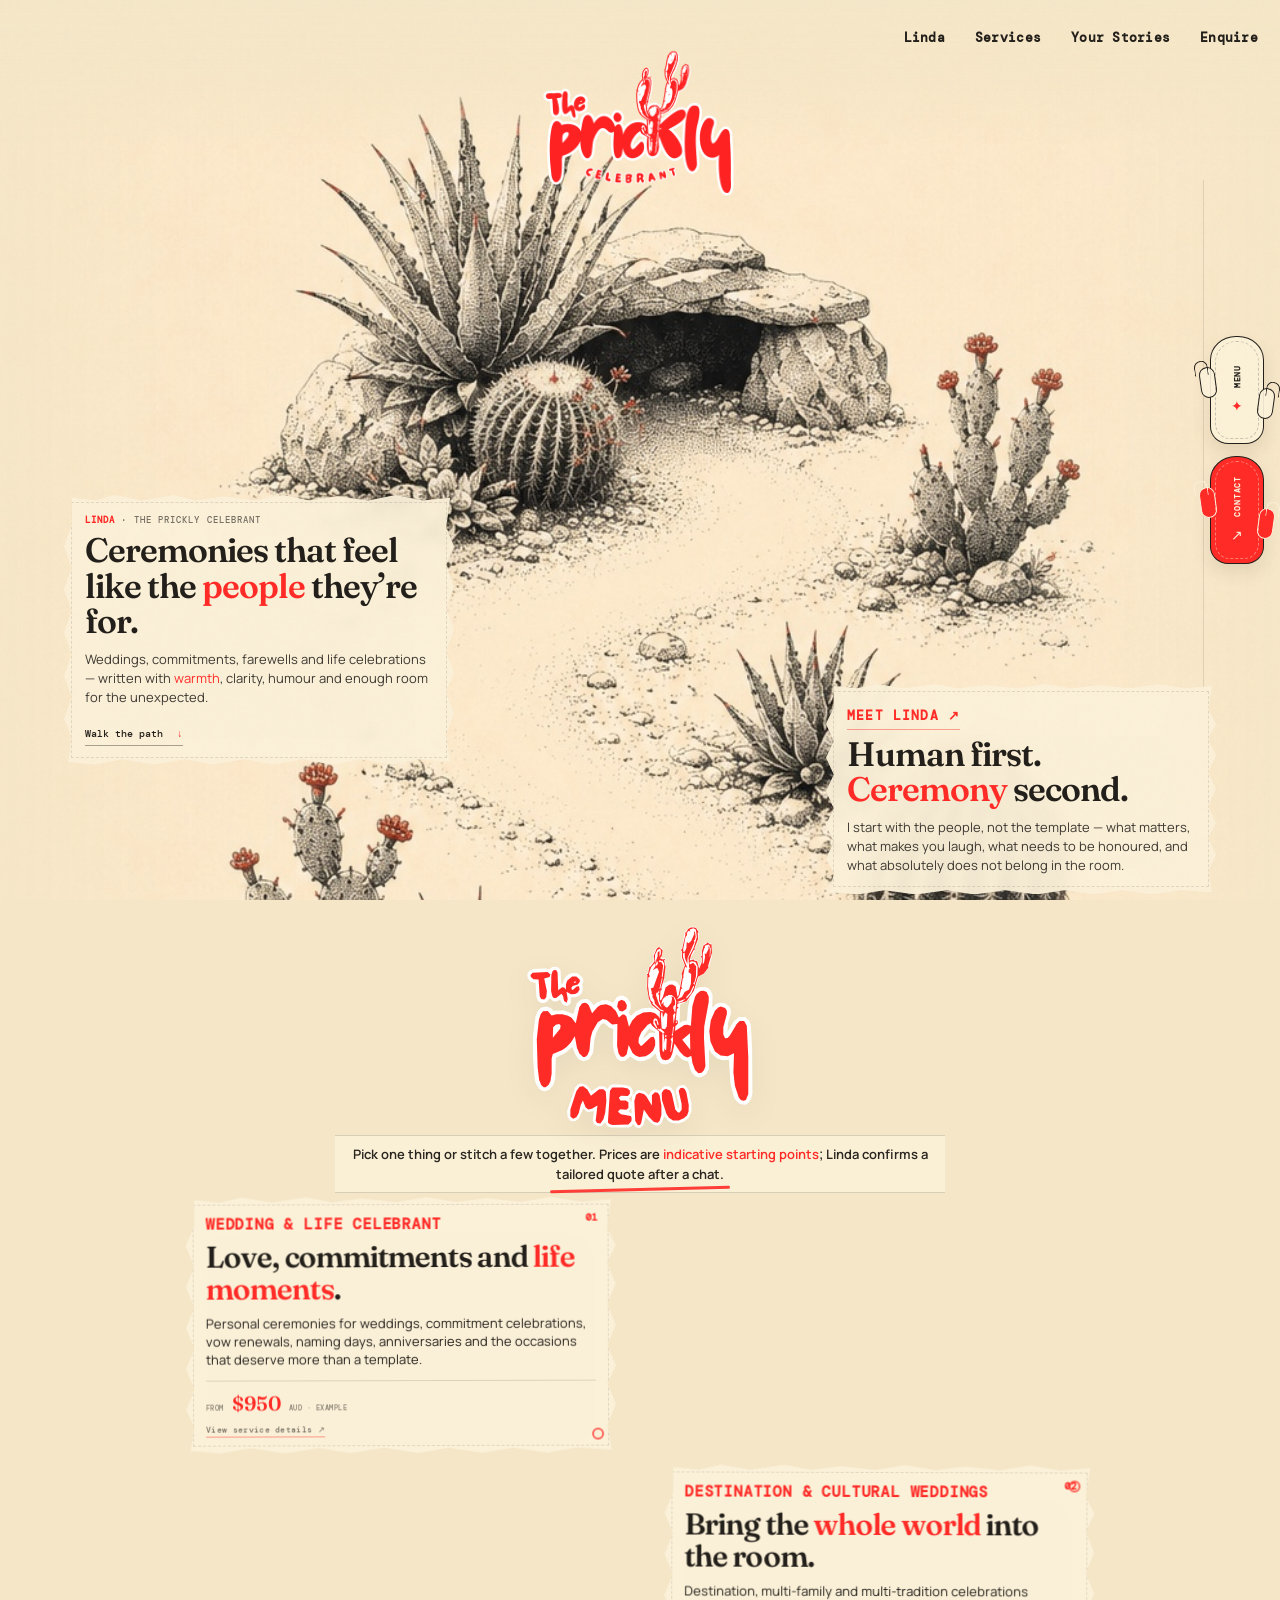
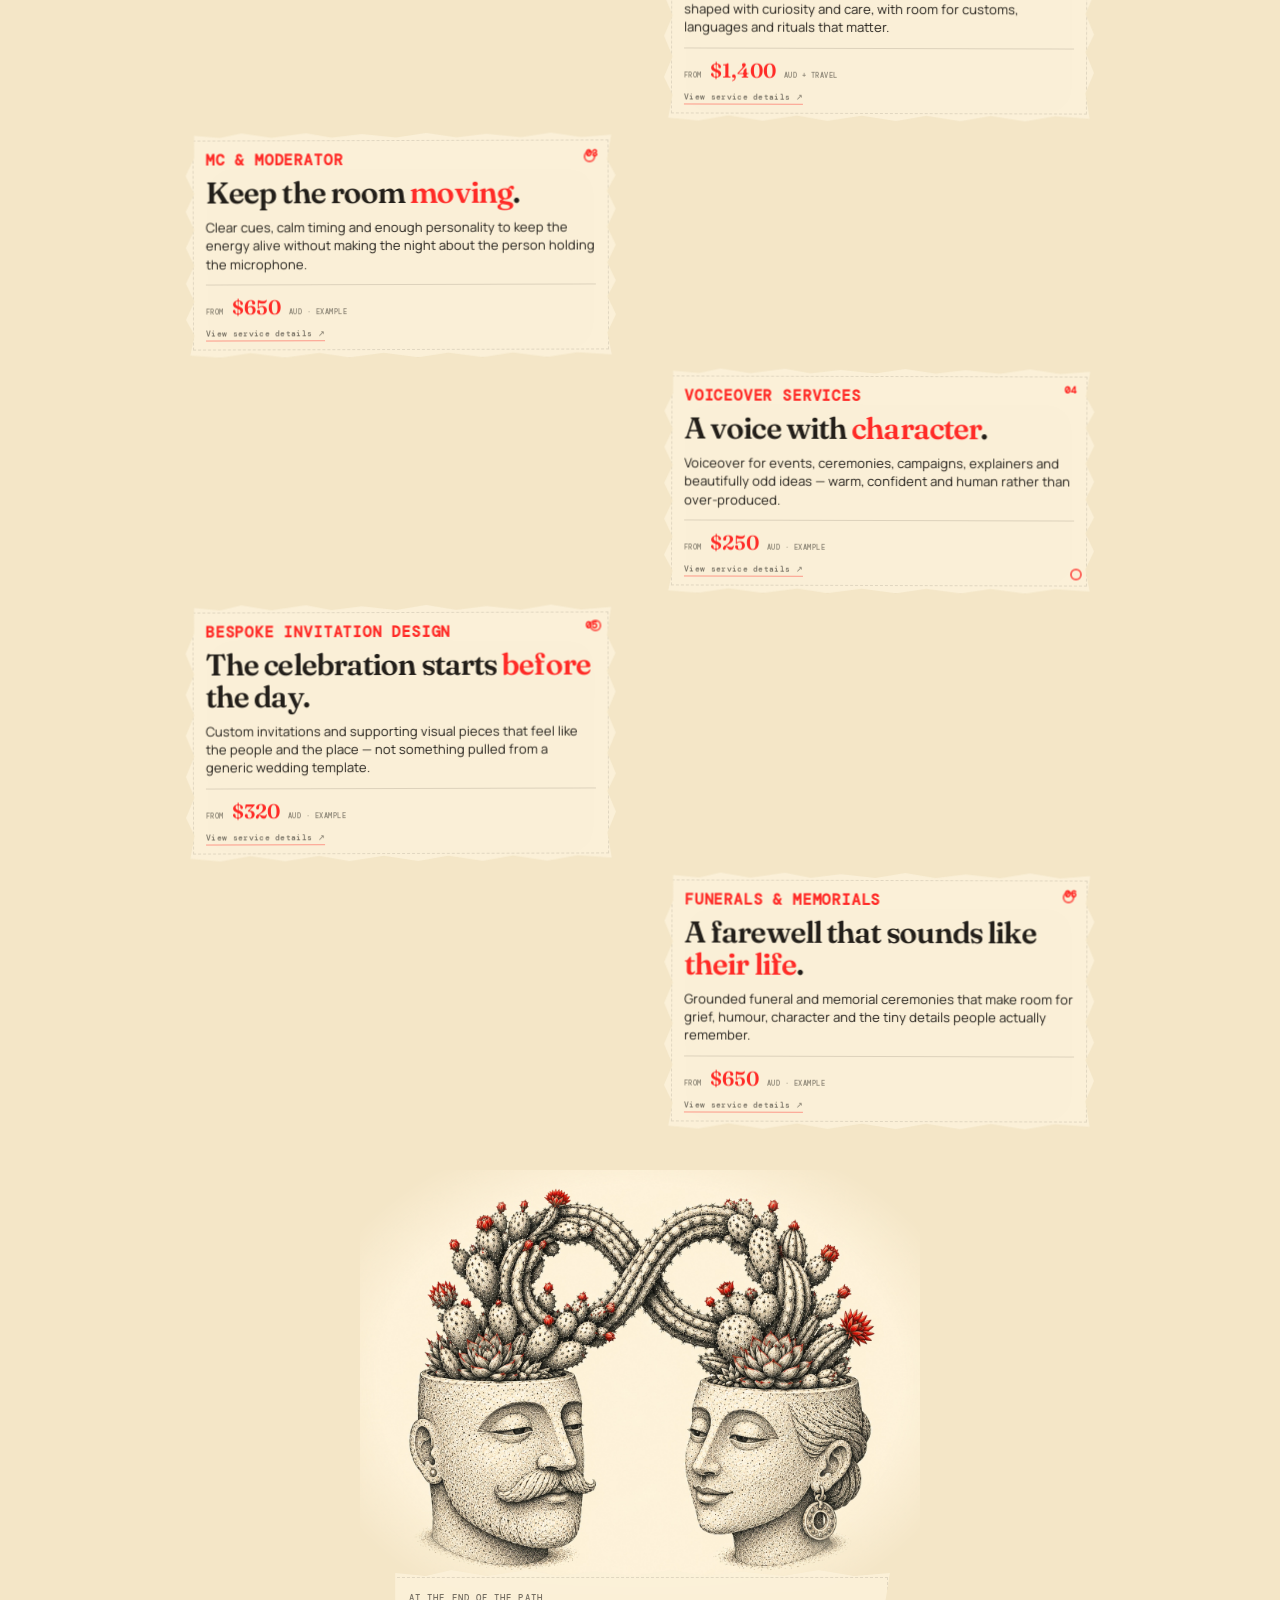
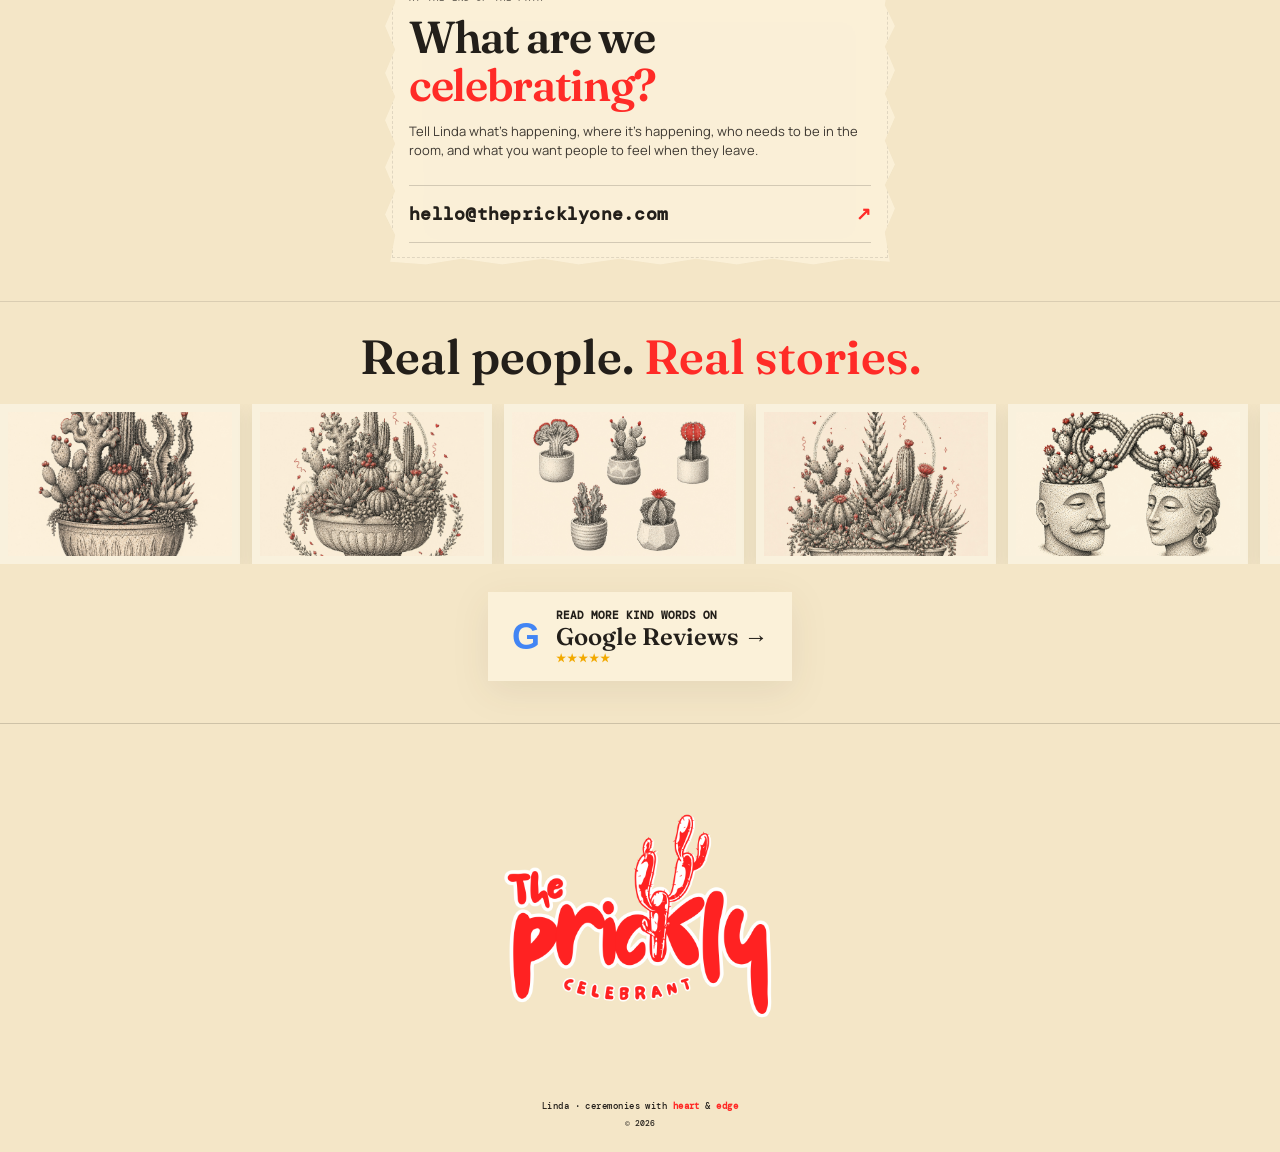
==== commit b50d1fe6: "Refine cream photo ribbons, compact inner pages, and staged landscape reveal" ====
--- a/index.html
+++ b/index.html
@@ -23,7 +23,7 @@
     @keyframes homeMarquee{from{transform:translateX(-28%)}to{transform:translateX(0)}}@media(prefers-reduced-motion:reduce){.home-gallery-track{animation:none}}
     @media(max-width:760px){.linda-profile-link{font-size:12px!important}.closing-paper .enquire{font-size:15px!important}}
   </style>
-</head>
+<link rel="stylesheet" href="path-pieces.css?v=20260911"></head>
 <body>
   <div class="grain" aria-hidden="true"></div>
   <header class="site-header">
@@ -61,5 +61,5 @@
   </main>
   <section class="home-stories" aria-label="Stories and Google reviews"><h2>Real people. <span>Real stories.</span></h2><div class="home-gallery"><div class="home-gallery-track"><img src="assets/03_cactus_bowl.jpeg" alt="Celebration detail"><img src="assets/04_cactus_candles.jpeg" alt="Celebration detail"><img src="assets/06_cactus_collection.jpeg" alt="Celebration detail"><img src="assets/08_cactus_garden.jpeg" alt="Celebration detail"><img src="assets/01_infinity_couple.jpeg" alt="Couple illustration"><img src="assets/03_cactus_bowl.jpeg" alt="Celebration detail"><img src="assets/04_cactus_candles.jpeg" alt="Celebration detail"><img src="assets/06_cactus_collection.jpeg" alt="Celebration detail"></div></div><a class="home-google" href="https://www.google.com/search?q=The+Prickly+Celebrant+reviews" target="_blank" rel="noopener"><span class="g">G</span><span>READ MORE KIND WORDS ON<br><strong>Google Reviews →</strong><br><em>★★★★★</em></span></a></section>
   <footer><img src="assets/10_logo.png" alt="The Prickly Celebrant"><span>Linda · ceremonies with <b>heart</b> & <span class="edge-word">edge</span></span><span>© <span id="year"></span></span></footer>
-  <script src="script.js?v=20260910-motion2"></script>
-</body></html>+  <script src="script.js?v=20260911-path-pieces"></script>
+</body></html>
--- a/path-pieces.css
+++ b/path-pieces.css
@@ -0,0 +1,2 @@
+/* No moving blind or full-width reveal edge. */
+.landscape-reveal{clip-path:none!important;will-change:auto}.landscape-ghost{display:none}.path-sizing-image{opacity:0}.path-piece-scene{position:absolute;left:50%;top:0;pointer-events:none;will-change:transform}.path-piece{position:absolute;inset:0;background:url('assets/02_desert_path.jpeg') center/100% 100% no-repeat;opacity:0;transition:opacity 950ms ease}.path-piece.painted{opacity:1}@media(prefers-reduced-motion:reduce){.path-sizing-image{opacity:1}.path-piece-scene{display:none}.landscape-full{opacity:1}}
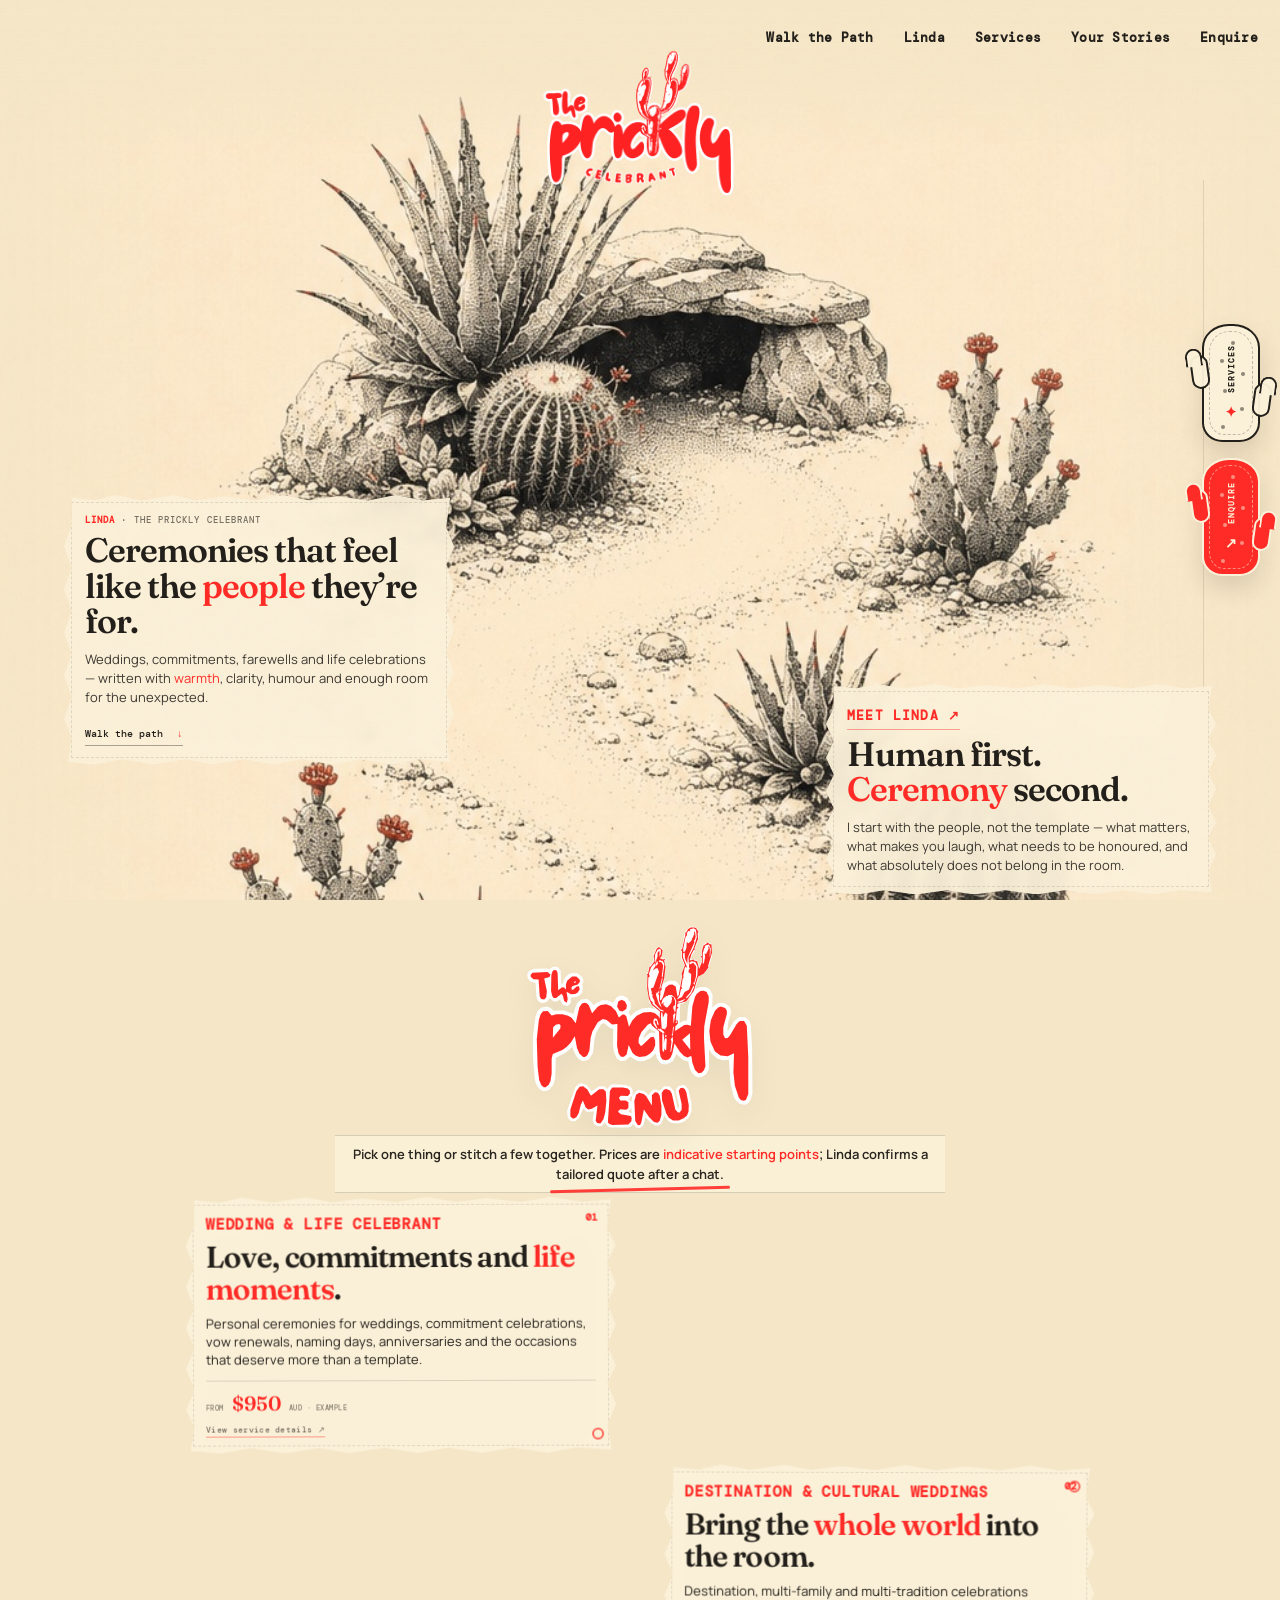
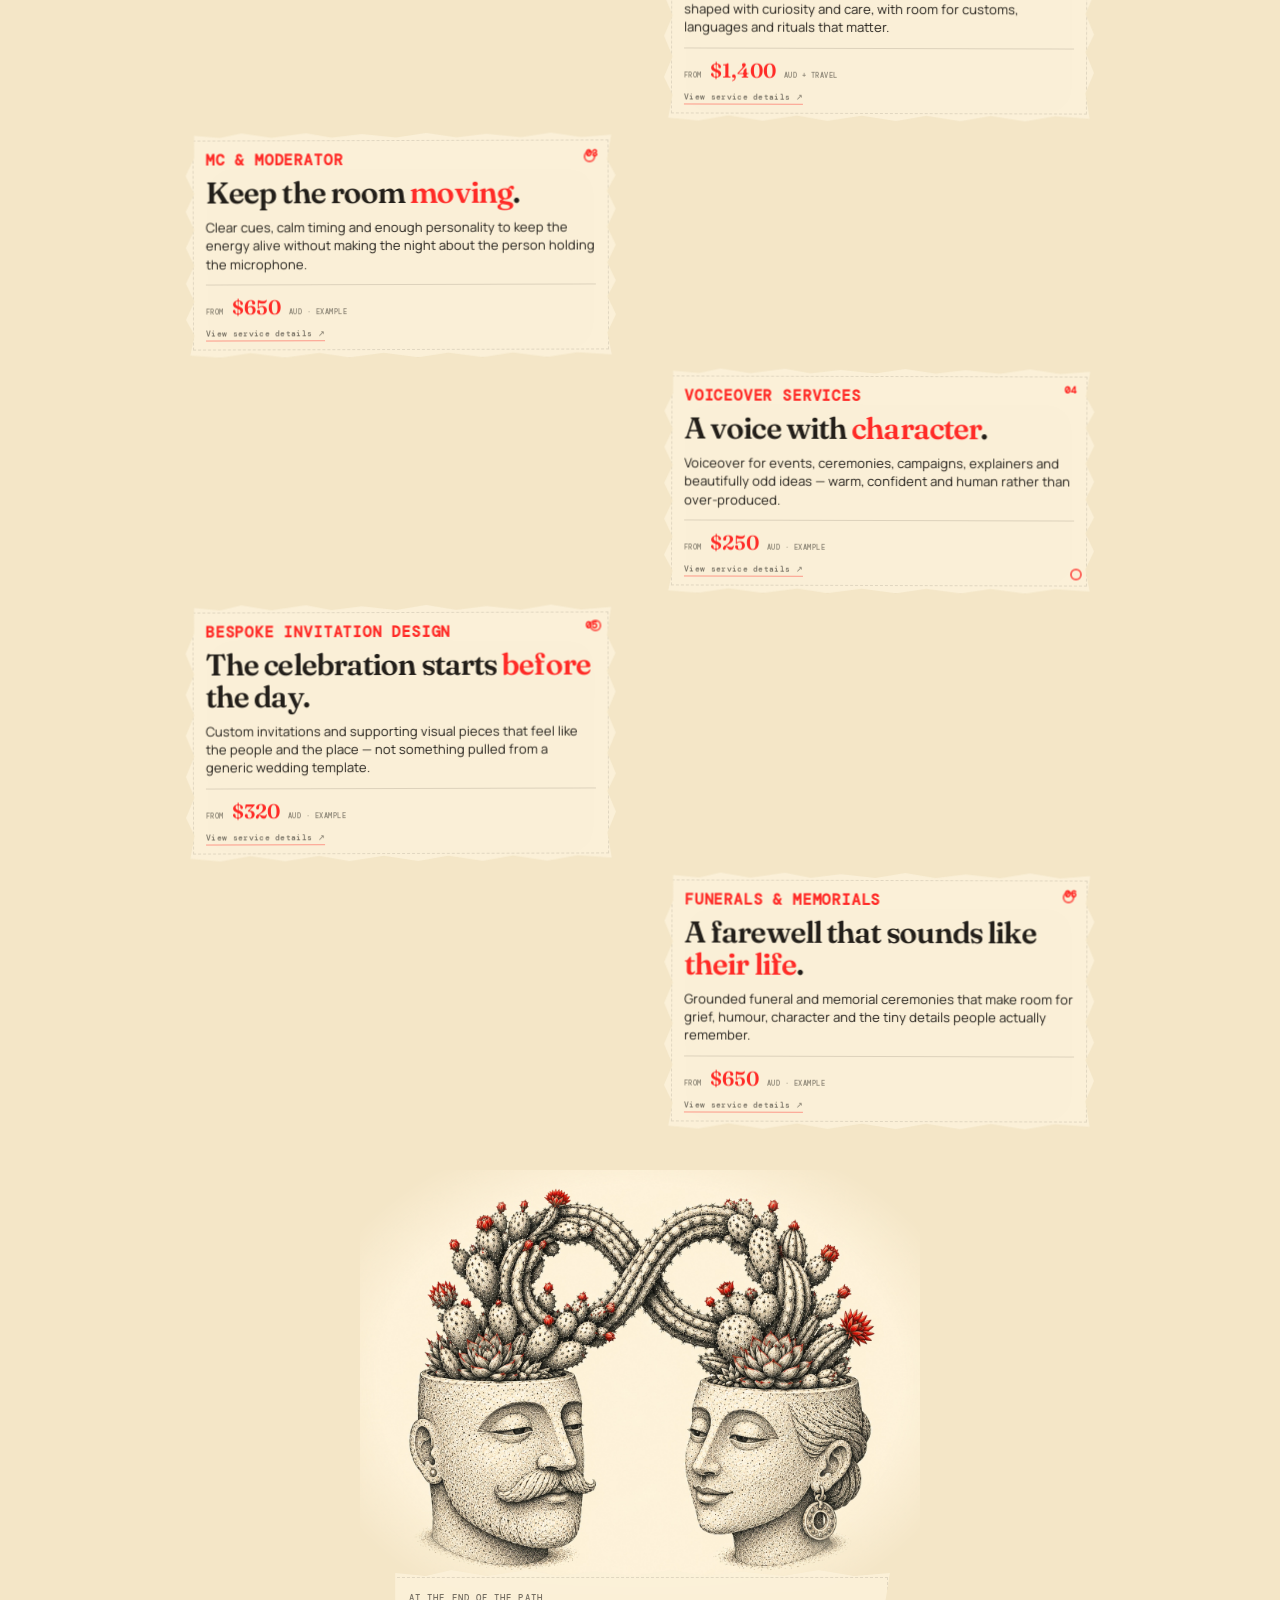
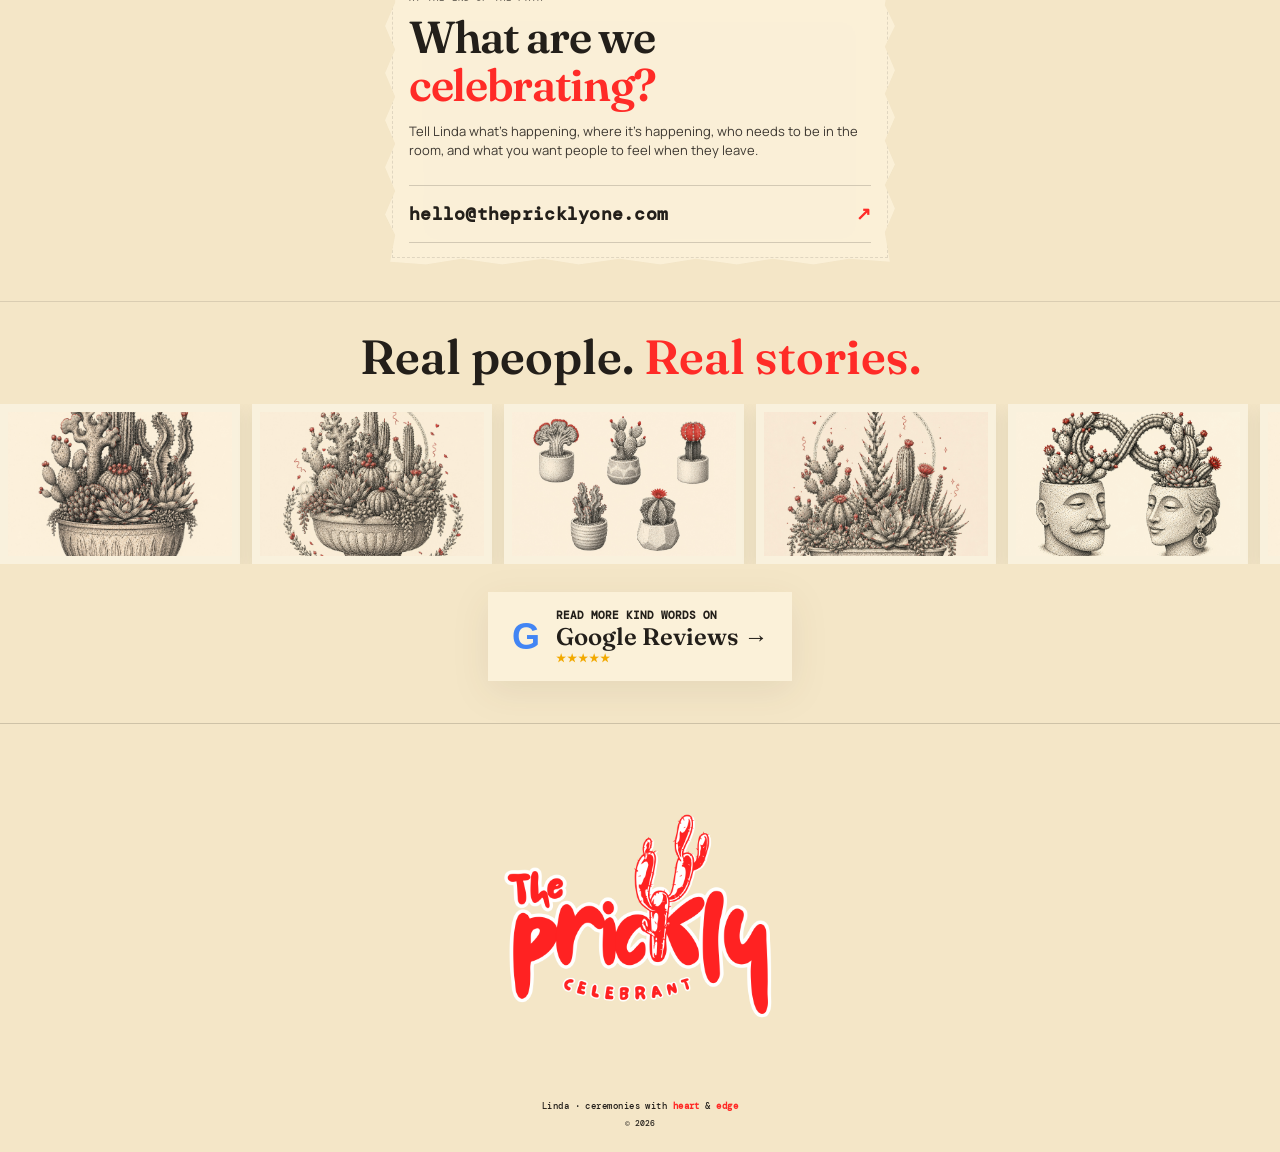
==== commit 6ea0e89d: "Unify homepage navigation and cactus controls" ====
--- a/index.html
+++ b/index.html
@@ -23,16 +23,16 @@
     @keyframes homeMarquee{from{transform:translateX(-28%)}to{transform:translateX(0)}}@media(prefers-reduced-motion:reduce){.home-gallery-track{animation:none}}
     @media(max-width:760px){.linda-profile-link{font-size:12px!important}.closing-paper .enquire{font-size:15px!important}}
   </style>
-<link rel="stylesheet" href="path-pieces.css?v=20260911"></head>
+<link rel="stylesheet" href="path-pieces.css?v=20260911"><link rel="stylesheet" href="site-shell.css?v=20260911-shell1"></head>
 <body>
   <div class="grain" aria-hidden="true"></div>
   <header class="site-header">
     <a class="brand" href="#top" aria-label="The Prickly Celebrant home"><img src="assets/10_logo.png" alt="The Prickly Celebrant"></a>
-    <nav aria-label="Primary navigation"><a href="linda.html">Linda</a><a href="services.html">Services</a><a href="stories.html">Your Stories</a><a href="#contact">Enquire</a></nav>
+    <nav aria-label="Primary navigation"><a class="global-header-link" href="index.html">Walk the Path</a><a href="linda.html">Linda</a><a href="services.html">Services</a><a href="stories.html">Your Stories</a><a href="#contact">Enquire</a></nav>
   </header>
   <aside class="floating-actions" aria-label="Quick actions">
-    <a class="float-action menu-action" href="services.html"><i class="cactus-arm arm-one"></i><i class="cactus-arm arm-two"></i><span>MENU</span><b>✦</b></a>
-    <a class="float-action contact-action" href="#contact"><i class="cactus-arm arm-one"></i><i class="cactus-arm arm-two"></i><span>CONTACT</span><b>↗</b></a>
+    <a class="float-action menu-action" href="services.html"><i class="cactus-arm arm-one"></i><i class="cactus-arm arm-two"></i><span>SERVICES</span><b>✦</b></a>
+    <a class="float-action contact-action" href="#contact"><i class="cactus-arm arm-one"></i><i class="cactus-arm arm-two"></i><span>ENQUIRE</span><b>↗</b></a>
   </aside>
   <main id="top">
     <section class="journey" data-journey>
--- a/site-shell.css
+++ b/site-shell.css
@@ -0,0 +1,15 @@
+/* Shared navigation + persistent prickly controls */
+:root{--shell-sand:#f4e6c7;--shell-paper:#fbf1d9;--shell-red:#ff2b27;--shell-ink:#231f1a}
+.global-header-link{white-space:nowrap}
+.floating-actions{position:fixed!important;right:clamp(12px,1.6vw,28px)!important;top:50%!important;z-index:999!important;display:grid!important;gap:16px!important;transform:translateY(-50%)!important}
+.float-action{position:relative!important;width:58px!important;min-height:118px!important;border:2px solid currentColor!important;border-radius:46% 46% 35% 35% / 20% 20% 16% 16%!important;background:rgba(251,241,217,.96)!important;color:var(--shell-ink)!important;display:flex!important;flex-direction:column!important;align-items:center!important;justify-content:center!important;gap:9px!important;box-shadow:0 12px 24px rgba(49,38,24,.14)!important;backdrop-filter:blur(7px);overflow:visible!important;transition:transform .25s ease,box-shadow .25s ease!important}
+.float-action:hover{transform:translateX(-5px) rotate(-1deg)!important;box-shadow:0 16px 28px rgba(49,38,24,.18)!important}
+.float-action::before{content:""!important;position:absolute!important;inset:5px!important;border:1px dashed rgba(35,31,26,.27)!important;border-radius:inherit!important;pointer-events:none!important}
+.float-action::after{content:"";position:absolute;top:15px;left:50%;width:4px;height:4px;border-radius:50%;background:currentColor;opacity:.5;box-shadow:-11px 18px 0 currentColor,10px 31px 0 currentColor,-8px 48px 0 currentColor,9px 66px 0 currentColor,-10px 84px 0 currentColor}
+.contact-action{background:var(--shell-red)!important;color:var(--shell-paper)!important}.contact-action::before{border-color:rgba(251,241,217,.5)!important}
+.float-action span{writing-mode:vertical-rl!important;transform:rotate(180deg)!important;font:700 8px/1 "DM Mono",monospace!important;letter-spacing:.13em!important;position:relative;z-index:3}.float-action b{font:600 14px "DM Mono",monospace!important;color:var(--shell-red)!important;position:relative;z-index:3}.contact-action b{color:var(--shell-paper)!important}
+.cactus-arm{position:absolute!important;width:18px!important;height:34px!important;border:2px solid currentColor!important;border-radius:13px!important;background:inherit!important;z-index:-1!important}.cactus-arm::after{content:""!important;position:absolute!important;width:13px!important;height:16px!important;border:2px solid currentColor!important;border-bottom:0!important;border-radius:10px 10px 0 0!important;top:-9px!important;background:inherit!important}.arm-one{left:-13px!important;top:29px!important;transform:rotate(-8deg)!important}.arm-one::after{left:-6px!important}.arm-two{right:-13px!important;top:57px!important;transform:rotate(8deg)!important}.arm-two::after{right:-6px!important}
+/* Break the boxed/square feel on interior pages. */
+.story-content{width:min(82%,1380px)!important}.film{width:9.5%!important}body.services{display:block!important;min-height:100svh!important}.services .artboard{width:100vw!important;max-width:none!important;margin:0!important}.services .approved-design{width:100%!important;height:auto!important}
+@media(min-width:701px){.services .mobile-nav{display:flex!important;position:sticky;top:0;z-index:998;justify-content:flex-end;align-items:center;gap:28px;padding:18px 7vw;background:linear-gradient(to bottom,rgba(244,230,199,.98),rgba(244,230,199,.88));font:500 14px "DM Mono",monospace}.services .mobile-nav a{text-decoration:none;padding:8px 0;border-bottom:2px solid transparent}.services .mobile-nav a:hover,.services .mobile-nav a[href="services.html"]{border-color:var(--shell-red)}}
+@media(max-width:760px){.floating-actions{right:8px!important;top:auto!important;bottom:18px!important;transform:none!important;display:flex!important;gap:8px!important}.float-action{width:48px!important;min-height:86px!important}.cactus-arm{width:14px!important;height:25px!important}.arm-one{left:-9px!important;top:24px!important}.arm-two{right:-9px!important;top:43px!important}.float-action::after{display:none}.float-action span{font-size:7px!important}.float-action:hover{transform:none!important}.story-content{width:92%!important}}
